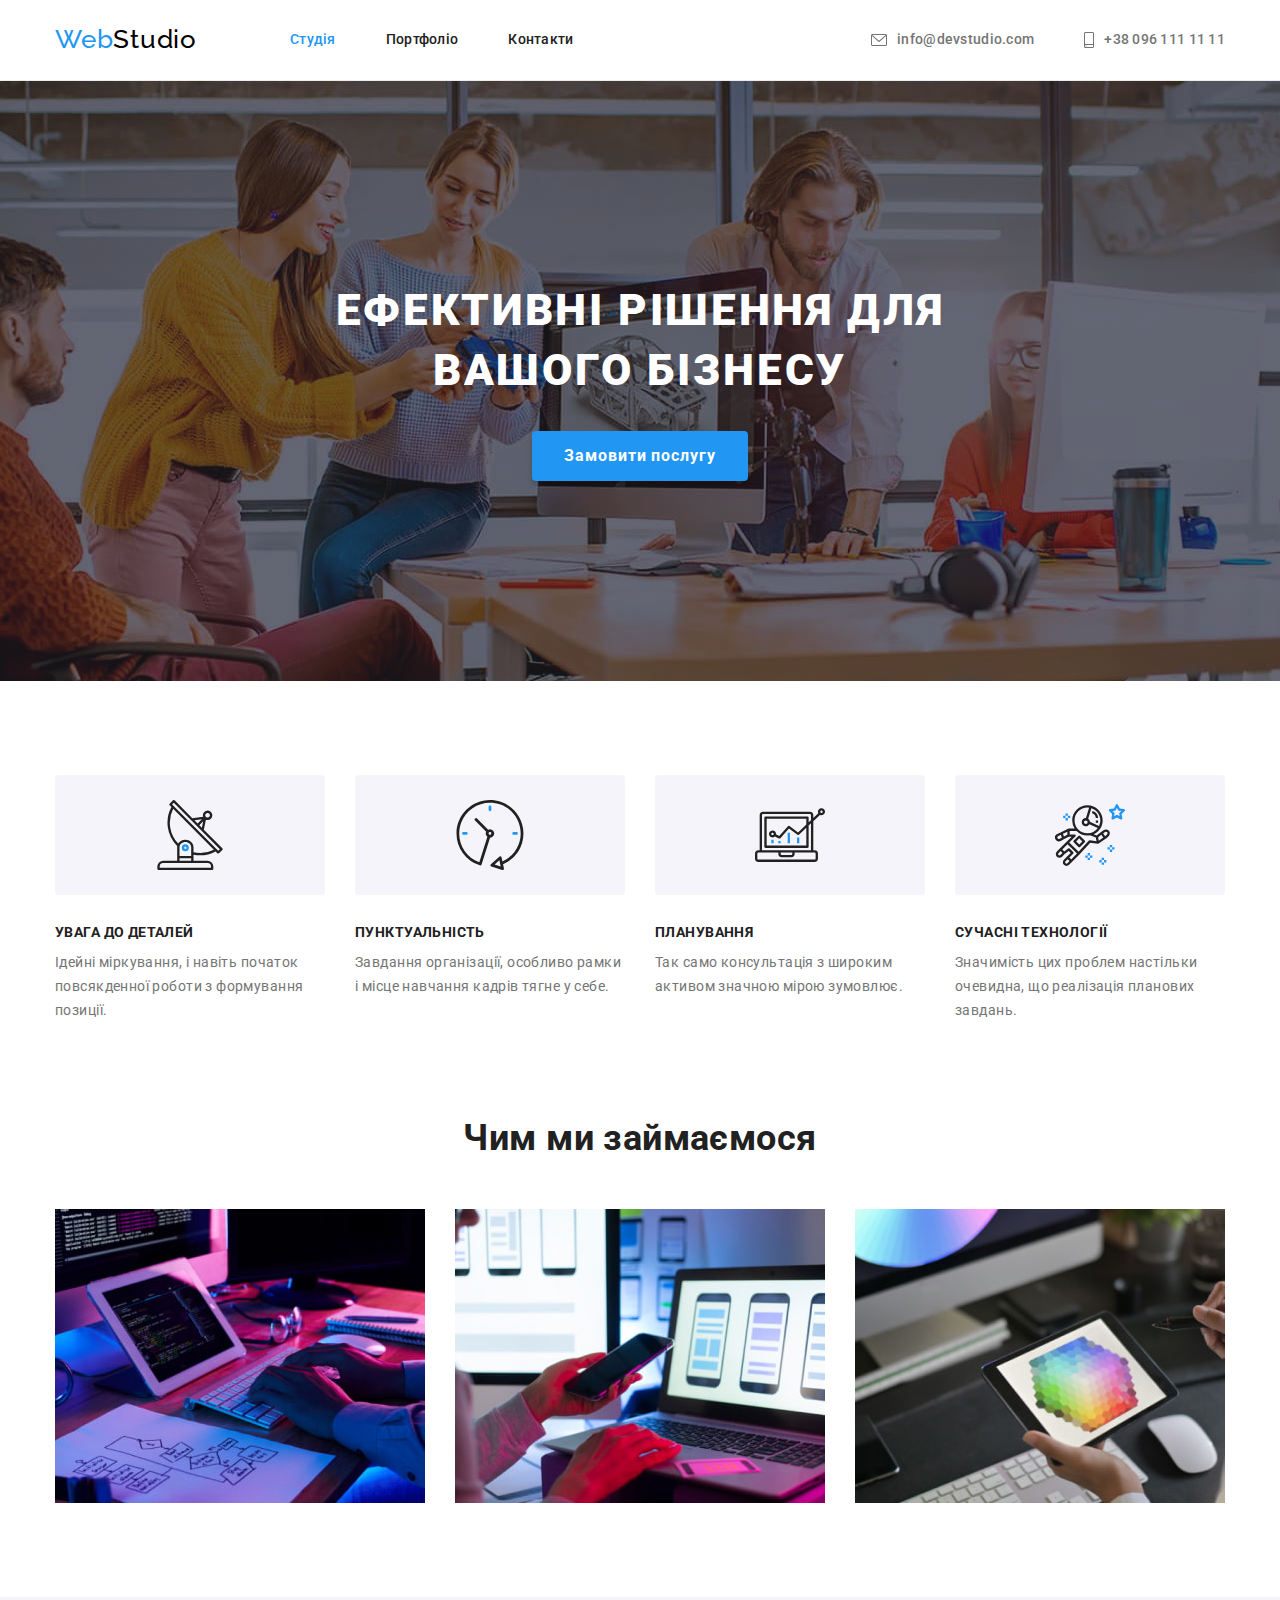
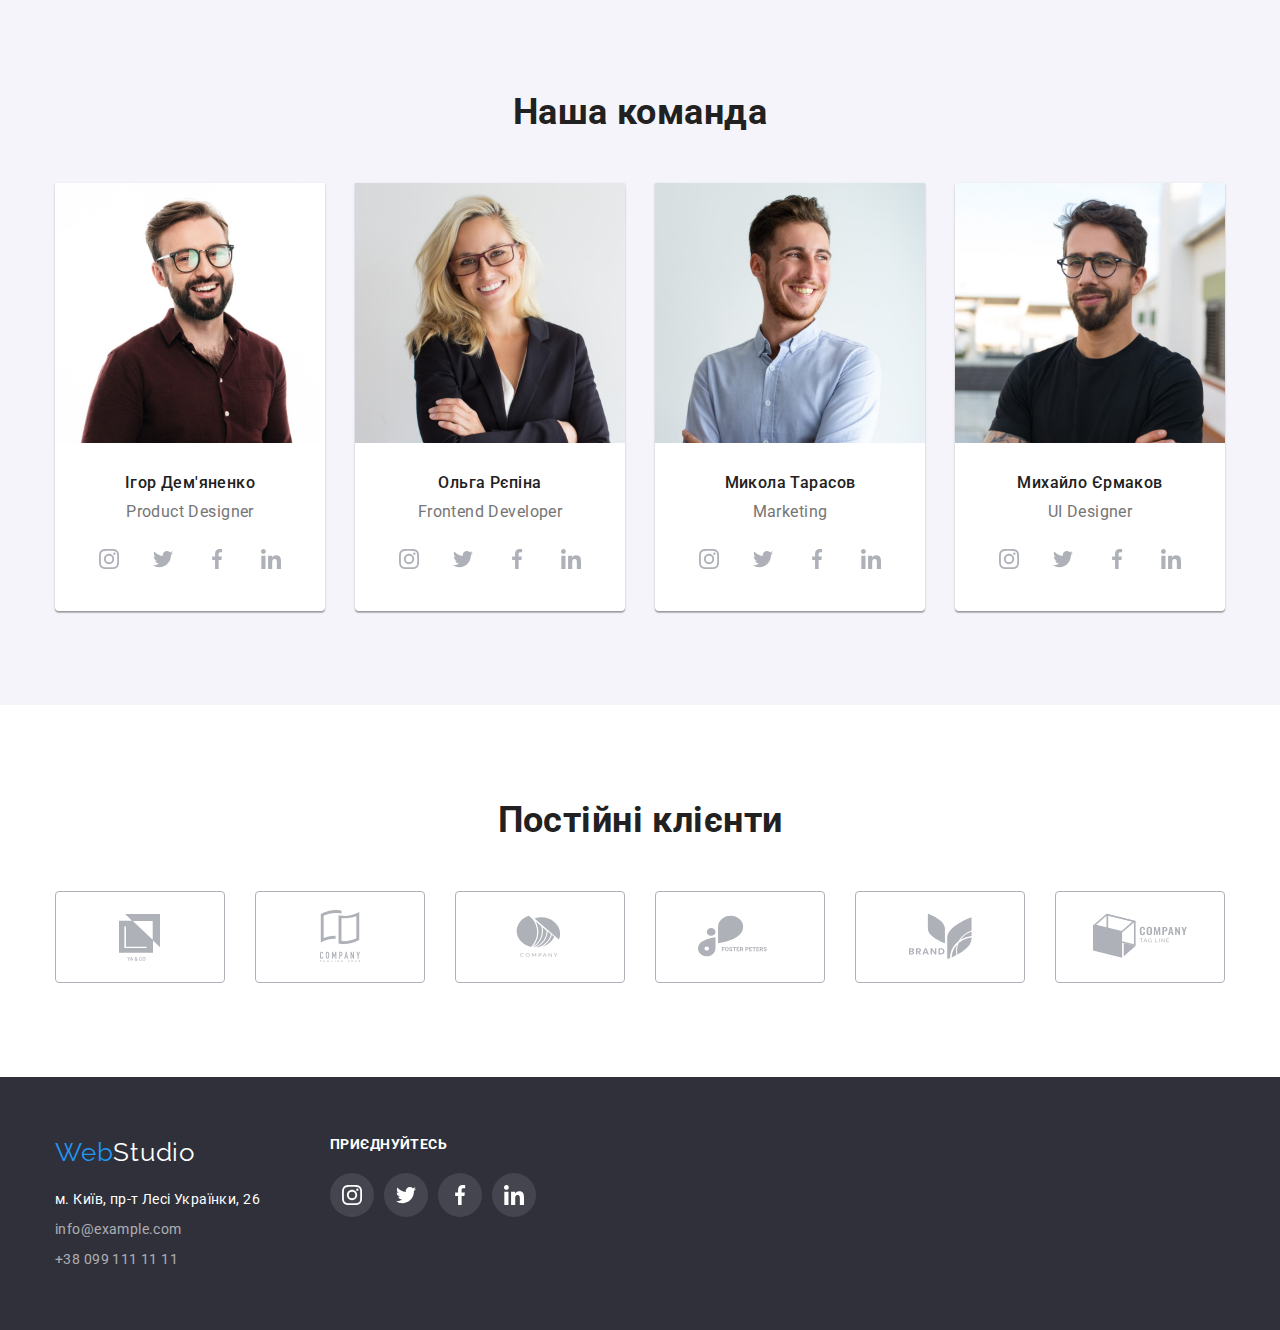
==== index.html @ c3ac12e1 "Clone files from 4 module" ====
<!DOCTYPE html>
<html lang="uk">

<head>
    <meta charset="UTF-8">
    <meta http-equiv="X-UA-Compatible" content="IE=edge">
    <meta name="viewport" content="width=device-width, initial-scale=1.0">
    <title>WebStudio</title>
    <link rel="preconnect" href="https://fonts.googleapis.com">
    <link rel="preconnect" href="https://fonts.gstatic.com" crossorigin>
    <link href="https://fonts.googleapis.com/css2?family=Raleway:wght@700&family=Roboto:wght@400;500;700;900&display=swap" rel="stylesheet">
    <link rel="stylesheet" href="https://cdnjs.cloudflare.com/ajax/libs/modern-normalize/1.1.0/modern-normalize.min.css">
    <link rel="stylesheet" href="./css/styles.css">
</head>

<body>

    <header>

       <div class="container">
        <!-- Navigation -->
        <nav class="main-nav">
            <a href="./index.html" lang="en" class="logo"><span>Web</span>Studio</a>
            <ul class="list site-nav">
                <li><a href="./index.html" class="link current">Студія</a></li>
                <li><a href="./portfolio.html" class="link">Портфоліо</a></li>
                <li><a href="" class="link">Контакти</a></li>
            </ul>
        </nav>
        
        <!-- Contacts -->
        <ul class="list contact-list">
            <li>
                <a href="mailto:info@devstudio.com" lang="en" class="link contact">
                    <svg width="16px" height="12px" class="contact-icon">
                        <use href="./images/icons/icons.svg#icon-envelope"></use>
                    </svg>
                    info@devstudio.com
                </a>
            </li>
            <li>
                <a href="tel:+380961111111" class="link contact">
                    <svg width="10px" height="16px" class="contact-icon">
                        <use href="./images/icons/icons.svg#icon-smartphone"></use>
                    </svg>
                    +38 096 111 11 11
                </a>
            </li>
        </ul>
       </div>

    </header>

    <main>

        <!-- Order a service -->
        <section class="order section">
            <div class="container">
                <h1 class="order-title">Ефективні рішення для вашого бізнесу</h1>
                <button type="button" class="primary-button">Замовити послугу</button>
            </div>
        </section>

        <!-- Our adventages -->
        <section class="adventage section">
           <div class="container">
            <h2 class="visually-hidden">Наші переваги</h2>
            <ul class="list adventage-list">
                <li>
                    <div class="adventage-icon">
                        <svg width="70px" height="70px">
                            <use href="./images/icons/icons.svg#icon-antenna"></use>
                        </svg>
                    </div>
                    <h3 class="adventage-title">УВАГА ДО ДЕТАЛЕЙ</h3>
                    <p class="adventage-desc">Ідейні міркування, і навіть початок повсякденної роботи з формування позиції.</p>
                </li>
                <li>
                    <div class="adventage-icon">
                        <svg width="70px" height="70px">
                            <use href="./images/icons/icons.svg#icon-clock"></use>
                        </svg>
                    </div>
                    <h3 class="adventage-title">ПУНКТУАЛЬНІСТЬ</h3>
                    <p class="adventage-desc">Завдання організації, особливо рамки і місце навчання кадрів тягне у себе.</p>
                </li>
                <li>
                    <div class="adventage-icon">
                        <svg width="70px" height="70px">
                            <use href="./images/icons/icons.svg#icon-diagram"></use>
                        </svg>
                    </div>
                    <h3 class="adventage-title">ПЛАНУВАННЯ</h3>
                    <p class="adventage-desc">Так само консультація з широким активом значною мірою зумовлює.</p>
                </li>
                <li>
                    <div class="adventage-icon">
                        <svg width="70px" height="70px">
                            <use href="./images/icons/icons.svg#icon-astronaut"></use>
                        </svg>
                    </div>
                    <h3 class="adventage-title">СУЧАСНІ ТЕХНОЛОГІЇ</h3>
                    <p class="adventage-desc">Значимість цих проблем настільки очевидна, що реалізація планових завдань.</p>
                </li>
            </ul>
           </div>
        </section>

        <!-- What we are doing -->
        <section class="work section">
           <div class="container">
            <h2 class="section-title">Чим ми займаємося</h2>
            <ul class="list work-list">
                <li>
                    <img src="./images/work/program-structure.jpg" alt="program-structure" width="370">
                </li>
                <li>
                    <img src="./images/work/flexibale-for-phone.jpg" alt="flexibale-for-phone" width="370">
                </li>
                <li>
                    <img src="./images/work/planshet-color.jpg" alt="planshet-color" width="370">
                </li>
            </ul>
           </div>
        </section>

        <!-- Our team -->
        <section class="team section">
            <div class="container">
                <h2 class="section-title">Наша команда</h2>
                <ul class="list team-list">
                    <li class="list-item">
                        <img src="./images/team/igor-demyanenko.jpg" alt="igor-demyanenko" width="270" class="hero-img">
                        <div class="team-info">
                            <h3 class="hero-title">Ігор Дем'яненко</h3>
                            <p class="hero-desc" lang="en">Product Designer</p>
                            <ul class="list social-list">
                            <li class="social-item">
                                <a href="" class="social-link" aria-label="instagram">
                                    <svg class="social-icon">
                                        <use href="./images/icons/icons.svg#icon-instagram"></use>
                                    </svg>
                                </a>
                            </li>
                            <li class="social-item">
                                <a href="" class="social-link" aria-label="twitter">
                                    <svg class="social-icon">
                                        <use href="./images/icons/icons.svg#icon-twitter"></use>
                                    </svg>
                                </a>
                            </li>
                            <li class="social-item">
                                <a href="" class="social-link" aria-label="facebook">
                                    <svg class="social-icon">
                                        <use href="./images/icons/icons.svg#icon-facebook"></use>
                                    </svg>
                                </a>
                            </li>
                            <li class="social-item">
                                <a href="" class="social-link" aria-label="linkedin">
                                    <svg class="social-icon">
                                        <use href="./images/icons/icons.svg#icon-linkedin"></use>
                                    </svg>
                                </a>
                            </li>
                            </ul>
                        </div>
                    </li>
                    <li class="list-item">
                        <img src="./images/team/olga-repina.jpg" alt="olga-repina" width="270" class="hero-img">
                        <div class="team-info">
                            <h3 class="hero-title">Ольга Рєпіна</h3>
                            <p class="hero-desc" lang="en">Frontend Developer</p>
                            <ul class="list social-list">
                                <li class="social-item">
                                    <a href="" class="social-link" aria-label="instagram">
                                        <svg class="social-icon">
                                            <use href="./images/icons/icons.svg#icon-instagram"></use>
                                        </svg>
                                    </a>
                                </li>
                                <li class="social-item">
                                    <a href="" class="social-link" aria-label="twitter">
                                        <svg class="social-icon">
                                            <use href="./images/icons/icons.svg#icon-twitter"></use>
                                        </svg>
                                    </a>
                                </li>
                                <li class="social-item">
                                    <a href="" class="social-link" aria-label="facebook">
                                        <svg class="social-icon">
                                            <use href="./images/icons/icons.svg#icon-facebook"></use>
                                        </svg>
                                    </a>
                                </li>
                                <li class="social-item">
                                    <a href="" class="social-link" aria-label="linkedin">
                                        <svg class="social-icon">
                                            <use href="./images/icons/icons.svg#icon-linkedin"></use>
                                        </svg>
                                    </a>
                                </li>
                            </ul>
                        </div>
                    </li>
                    <li class="list-item">
                        <img src="./images/team/nikolai-tarasov.jpg" alt="nikolai-tarasov" width="270" class="hero-img">
                        <div class="team-info">
                            <h3 class="hero-title">Микола Тарасов</h3>
                            <p class="hero-desc" lang="en">Marketing</p>
                            <ul class="list social-list">
                                <li class="social-item">
                                    <a href="" class="social-link" aria-label="instagram">
                                        <svg class="social-icon">
                                            <use href="./images/icons/icons.svg#icon-instagram"></use>
                                        </svg>
                                    </a>
                                </li>
                                <li class="social-item">
                                    <a href="" class="social-link" aria-label="twitter">
                                        <svg class="social-icon">
                                            <use href="./images/icons/icons.svg#icon-twitter"></use>
                                        </svg>
                                    </a>
                                </li>
                                <li class="social-item">
                                    <a href="" class="social-link" aria-label="facebook">
                                        <svg class="social-icon">
                                            <use href="./images/icons/icons.svg#icon-facebook"></use>
                                        </svg>
                                    </a>
                                </li>
                                <li class="social-item">
                                    <a href="" class="social-link" aria-label="linkedin">
                                        <svg class="social-icon">
                                            <use href="./images/icons/icons.svg#icon-linkedin"></use>
                                        </svg>
                                    </a>
                                </li>
                            </ul>
                        </div>
                    </li>
                    <li class="list-item">
                        <img src="./images/team/misha-ermakov.jpg" alt="misha-ermakov" width="270" class="hero-img">
                        <div class="team-info">
                            <h3 class="hero-title">Михайло Єрмаков</h3>
                            <p class="hero-desc" lang="en">UI Designer</p>
                            <ul class="list social-list">
                                <li class="social-item">
                                    <a href="" class="social-link" aria-label="instagram">
                                        <svg class="social-icon">
                                            <use href="./images/icons/icons.svg#icon-instagram"></use>
                                        </svg>
                                    </a>
                                </li>
                                <li class="social-item">
                                    <a href="" class="social-link" aria-label="twitter">
                                        <svg class="social-icon">
                                            <use href="./images/icons/icons.svg#icon-twitter"></use>
                                        </svg>
                                    </a>
                                </li>
                                <li class="social-item">
                                    <a href="" class="social-link" aria-label="facebook">
                                        <svg class="social-icon">
                                            <use href="./images/icons/icons.svg#icon-facebook"></use>
                                        </svg>
                                    </a>
                                </li>
                                <li class="social-item">
                                    <a href="" class="social-link" aria-label="linkedin">
                                        <svg class="social-icon">
                                            <use href="./images/icons/icons.svg#icon-linkedin"></use>
                                        </svg>
                                    </a>
                                </li>
                            </ul>
                        </div>
                    </li>
                </ul>
            </div>
        </section>

        <!-- Our clients -->
        <section class="section">
            <div class="container">
                <h2 class="section-title">Постійні клієнти</h2>
                <ul class="list client-list">
                    <li class="client-item">
                        <a href="" class="link client-link">
                            <svg class="client-icon">
                                <use href="./images/icons/icons.svg#icon-ya-co"></use>
                            </svg>
                        </a>
                    </li>
                    <li class="client-item">
                        <a href="" class="link client-link">
                            <svg class="client-icon">
                                <use href="./images/icons/icons.svg#icon-tagline-here"></use>
                            </svg>
                        </a>
                    </li>
                    <li class="client-item">
                        <a href="" class="link client-link">
                            <svg class="client-icon">
                                <use href="./images/icons/icons.svg#icon-company"></use>
                            </svg>
                        </a>
                    </li>
                    <li class="client-item">
                        <a href="" class="link client-link">
                            <svg class="client-icon">
                                <use href="./images/icons/icons.svg#icon-foster-peters"></use>
                            </svg>
                        </a>
                    </li>
                    <li class="client-item">
                        <a href="" class="link client-link">
                            <svg class="client-icon">
                                <use href="./images/icons/icons.svg#icon-brand"></use>
                            </svg>
                        </a>
                    </li>
                    <li class="client-item">
                        <a href="" class="link client-link">
                            <svg class="client-icon">
                                <use href="./images/icons/icons.svg#icon-tag-line"></use>
                            </svg>
                        </a>
                    </li>
                </ul>
            </div>
        </section>
    </main>

    <footer class="footer">

        <div class="container">
            <!-- Logo and address -->
            <div class="address-section">
                <!-- Address -->
                <a href="./index.html" lang="en" class="link logo"><span>Web</span>Studio</a>
                
                <address>
                    <ul class="list">
                        <li class="address-item"><a href="" class="link">м. Київ, пр-т Лесі Українки, 26</a></li>
                        <li class="address-item"><a href="mailto:info@example.com" class="link contact">info@example.com</a></li>
                        <li class="address-item"><a href="tel:+380991111111" class="link contact">+38 099 111 11 11</a></li>
                    </ul>
                </address>
            </div>

            <!-- Social links -->
            <div class="social-section">
                <h3 class="social-title">Приєднуйтесь</h3>
                <ul class="list social-list">
                    <li class="list-item social-item">
                        <a href="" class="link social-link">
                            <svg class="social-icon">
                                <use href="./images/icons/icons.svg#icon-instagram"></use>
                            </svg>
                        </a>
                    </li>
                    <li class="list-item social-item">
                        <a href="" class="link social-link">
                            <svg class="social-icon">
                                <use href="./images/icons/icons.svg#icon-twitter"></use>
                            </svg>
                        </a>
                    </li>
                    <li class="list-item social-item">
                        <a href="" class="link social-link">
                            <svg class="social-icon">
                                <use href="./images/icons/icons.svg#icon-facebook"></use>
                            </svg>
                        </a>
                    </li>
                    <li class="list-item social-item">
                        <a href="" class="link social-link">
                            <svg class="social-icon">
                                <use href="./images/icons/icons.svg#icon-linkedin"></use>
                            </svg>
                        </a>
                    </li>
                </ul>
            </div>
        </div>
    </footer>

</body>

</html>
---- css/styles.css ----
/* main color for text: #757575; */
/* main color for text in header: #212121; */
/* secondary color for text: #FFFFFF; */
/* color accent: #2196F3 */

/* main background color: #FFFFFF; */
/* secondary background color: #2F303A */
/* another background color: #F5F4FA */

/* common selectors */
:root {
    --primary-text-color: #757575;
    --title-text-color: #212121;
    --accent-color: #2196F3;
    --primary-white-color: #FFFFFF;
    --secondary-white-color: #F5F4FA;
    --secondary-background-color: #2F303A;
}

body {
    background-color: var(--primary-white-color);
    color: var(--primary-text-color);
    font-family: 'Roboto', sans-serif;
    letter-spacing: 0.03em;
    font-size: 14px;
}

html {
    box-sizing: border-box;
}

*,
*::after,
*::before {
    box-sizing: inherit;
}


.list {
    list-style: none;
    margin: 0;
    padding: 0;
}

.link {
    text-decoration: none;
}

.link.current {
    color: var(--accent-color);
}

.visually-hidden {
    position: absolute;
    width: 1px;
    height: 1px;
    margin: -1px;
    border: 0;
    padding: 0;
    white-space: nowrap;
    clip-path: inset(100%);
    clip: rect(0 0 0 0);
    overflow: hidden;
}

button {
    cursor: pointer;
}

.container {
    margin: 0 auto;
    width: 1200px;
    padding: 0 15px;
}

h1, h2, h3, h4, h5, h6 {
    margin: 0px;
}

p {
    margin: 0px;
}

.section {
    padding-top: 94px;
    padding-bottom: 94px;
}

/* HEADER */
header {
    font-weight: 500;
    line-height: 1.14;
    letter-spacing: 0.02em;
    border-bottom: 1px solid #ECECEC;
}

header .container {
    display: flex;
    align-items: center;
}

.main-nav {
    display: flex;
    align-items: center;
}

/* logo */
nav .logo {
    margin-right: 93px;

    text-decoration: none;
    color: #000000;
}

.logo span {
    color: var(--accent-color);
}

.logo {
    font-family: 'Raleway', sans-serif;
    font-size: 26px;
    line-height: 1.2;
    letter-spacing: 0.03em;
}

.site-nav {
    display: flex;
}

.site-nav li:not(:last-child) {
    margin-right: 50px;
}

/* links for pages */
nav .link {
    display: block;
    padding-top: 32px;
    padding-bottom: 32px;

    color: var(--title-text-color);
}

nav .link:hover,
nav .link:focus {
    color: var(--accent-color);
}

/* Contacts */
.contact-list {
    display: flex;
    margin-left: auto;
}

.contact-list .link {
    padding-top: 32px;
    padding-bottom: 32px; 
}

.contact-list li:not(:last-child) {
    margin-right: 50px;
}

.contact {
    display: flex;
    align-items: center;
    color: var(--primary-text-color);
}

.contact-icon {
    display: block;
    margin-right: 10px;
    fill: currentColor;
}

.contact:hover,
.contact:focus {
    color: var(--accent-color);
}

/* MAIN */
/* Order a service */
.order {
    
    background-image: linear-gradient( 
    to right,    
    rgba(47, 48, 58, 0.4),
    rgba(47, 48, 58, 0.4)),
    url(../images/background/group-people.jpg);
    background-repeat: no-repeat;
    max-width: 1600px;
    height: 600px;
    background-position: center;
    margin-right: auto;
    margin-left: auto;

    background-color: var(--secondary-background-color);
    padding-top: 200px;
    padding-bottom: 200px;
    text-align: center;
}

.order-title {
    margin-right: auto;
    margin-left: auto;
    margin-bottom:30px;
    width: 696px;
    

    color: var(--primary-white-color);
    font-weight: 900;
    font-size: 44px;
    line-height: 1.36;
    text-align: center;
    letter-spacing: 0.06em;
    text-transform: uppercase;
}

.primary-button {
    padding: 10px 32px;
    box-shadow: 0px 4px 4px rgba(0, 0, 0, 0.15);
    border-radius: 4px;
    min-width: 216px;
    min-height: 50px;

    color: var(--primary-white-color);
    background-color: var(--accent-color);
    border: 0px;
    font-family: inherit;
    font-weight: 700;
    font-size: 16px;
    line-height: 1.88;
    text-align: center;
    letter-spacing: 0.06em;
}

/* Our adventages */
.adventage {
    padding-top: 94px;
    padding-bottom: 0px;
}

.adventage-list {
    display: flex;
}

.adventage-list li:not(:last-child) {
    margin-right: 30px;
}

.adventage-title {
    margin-bottom: 10px;

    color: var(--title-text-color);
    font-size: 14px;
    line-height: 1.14;
    text-transform: uppercase;
}

.adventage-desc {
    width: 270px;
    line-height: 1.71;
}

.adventage-icon {
    display: flex;
    justify-content: center;
    align-items: center;
    height: 120px;
    background-color: var(--secondary-white-color);
    border-radius: 4px;
    margin-bottom: 30px;
}


/* What we are doing */
.work img {
    display: block;
}

.work-list {
    display: flex;
}

.work-list li:not(:last-child) {
    margin-right: 30px;
}

.section-title {
    margin-bottom: 50px;

    color: var(--title-text-color);
    font-size: 36px;
    line-height: 1.17;
    text-align: center;
}

/* Our team */
.team {
    background-color: var(--secondary-white-color);
}

.team-list {
    display: flex;
}

.team-list .list-item:not(:last-child) {
    margin-right: 30px;
}

.team .list-item {
    width: 270px;
    text-align: center;

    background: #FFFFFF;
    box-shadow: 0px 1px 3px rgba(0, 0, 0, 0.12), 0px 1px 1px rgba(0, 0, 0, 0.14), 0px 2px 1px rgba(0, 0, 0, 0.2);
    border-radius: 0px 0px 4px 4px;
}

.hero-img {
    display: block;
}

.team-info {
    padding-top: 30px;
    padding-bottom: 30px;
}

.hero-title {
    margin-bottom: 10px;

    color: var(--title-text-color);
    font-weight: 500;
    font-size: 16px;
    line-height: 1.2;
}

.hero-desc {
    margin-bottom: 16px;
    font-size: 16px;
    line-height: 1.2;
}

.social-list {
    display: flex;
    justify-content: center;
}

.social-item:not(:last-child) {
    margin-right: 10px;
}

.social-link {
    display: flex;
    justify-content: center;
    align-items: center;
    width: 44px;
    height: 44px;
    border-radius: 50%;
    color: #AFB1B8;;
}

.social-link:hover,
.social-link:focus {
    background-color: var(--accent-color);
    color: var(--primary-white-color);
}

.social-icon {
    width: 20px;
    height: 20px;
    fill: currentColor;
}

/* Our clients */
.client-list {
    display: flex;
    justify-content: center;
}

.client-item:not(:last-child) {
    margin-right: 30px;
}

.client-link {
    display: flex;
    justify-content: center;
    align-items: center;
    width: 170px;
    height: 92px;
    color: #AFB1B8;
    border: 1px solid #AFB1B8;
    border-radius: 4px;
}

.client-link:hover,
.client-link:focus {
    color: var(--accent-color);
    border: 1px solid var(--accent-color);
}

.client-icon {
    width: 106px;
    fill: currentColor;
}


/* FOOTER */
/* address */
.footer {
    padding-top: 60px;
    padding-bottom: 60px;
    background-color: var(--secondary-background-color);
}
.link.logo {
    display: inline-block;
    margin-bottom: 20px;
}

footer .link {
    color: var(--primary-white-color);
}

address .link {
    font-style: normal;
    line-height: 1.5;
}

address .contact {
    opacity: 0.6;
}


.address-item:not(:last-child){
    margin-bottom: 9px;
}

.footer .container {
    display: flex;
}

.address-section {
    margin-right: 70px;
}

.social-title {
    margin-bottom: 20px;

    font-size: 14px;
    line-height: 1.14;
    text-transform: uppercase;
    color: var(--primary-white-color);
}

.social-section .social-link {
    background: rgba(255, 255, 255, 0.1);
}

.social-section .social-link:hover,
.social-section .social-link:focus {
    background-color: var(--accent-color);
}



/* PORTFOLIO PAGE */


/* buttons */
.list.button {
    display: flex;
    justify-content: center;
    margin-bottom: 50px;
}

.list.button li:not(:last-child) {
    margin-right: 8px;
}

.secondary-button {
    padding: 6px 22px;
    border-radius: 4px;

    color: var(--title-text-color);
    background-color: var(--secondary-white-color);
    border: 0px;

    font-family: inherit;
    font-weight: 500;
    font-size: 16px;
    line-height: 1.62;
    text-align: center;
}

.secondary-button:hover,
.secondary-button:focus {
    color: var(--primary-white-color);
    background-color: var(--accent-color);
    box-shadow: 0px 3px 1px rgba(0, 0, 0, 0.1), 0px 1px 2px rgba(0, 0, 0, 0.08), 0px 2px 2px rgba(0, 0, 0, 0.12);
}

.secondary-button.current {
    color: var(--primary-white-color);
    background-color: var(--accent-color);
    box-shadow: 0px 3px 1px rgba(0, 0, 0, 0.1), 0px 1px 2px rgba(0, 0, 0, 0.08), 0px 2px 2px rgba(0, 0, 0, 0.12);
}

/* Cards */
.card-list {
    display: flex;
    flex-wrap: wrap;
    margin: -15px;
}
.card-item {
    width: 370px;
    margin: 15px;

    background: var(--primary-white-color);
    border: 1px solid #EEEEEE;
}

.card-img {
    display: block;
    margin: -1px 0 0 -1px;
}

.card-info {
    padding: 20px 24px;
}

.card-title {
    margin-bottom: 4px;
    color: var(--title-text-color);
    font-size: 18px;
    line-height: 2;
    letter-spacing: 0.06em;
}

.card-desc {
    max-width: 322px;
    
    font-size: 16px;
    line-height: 1.88;
}
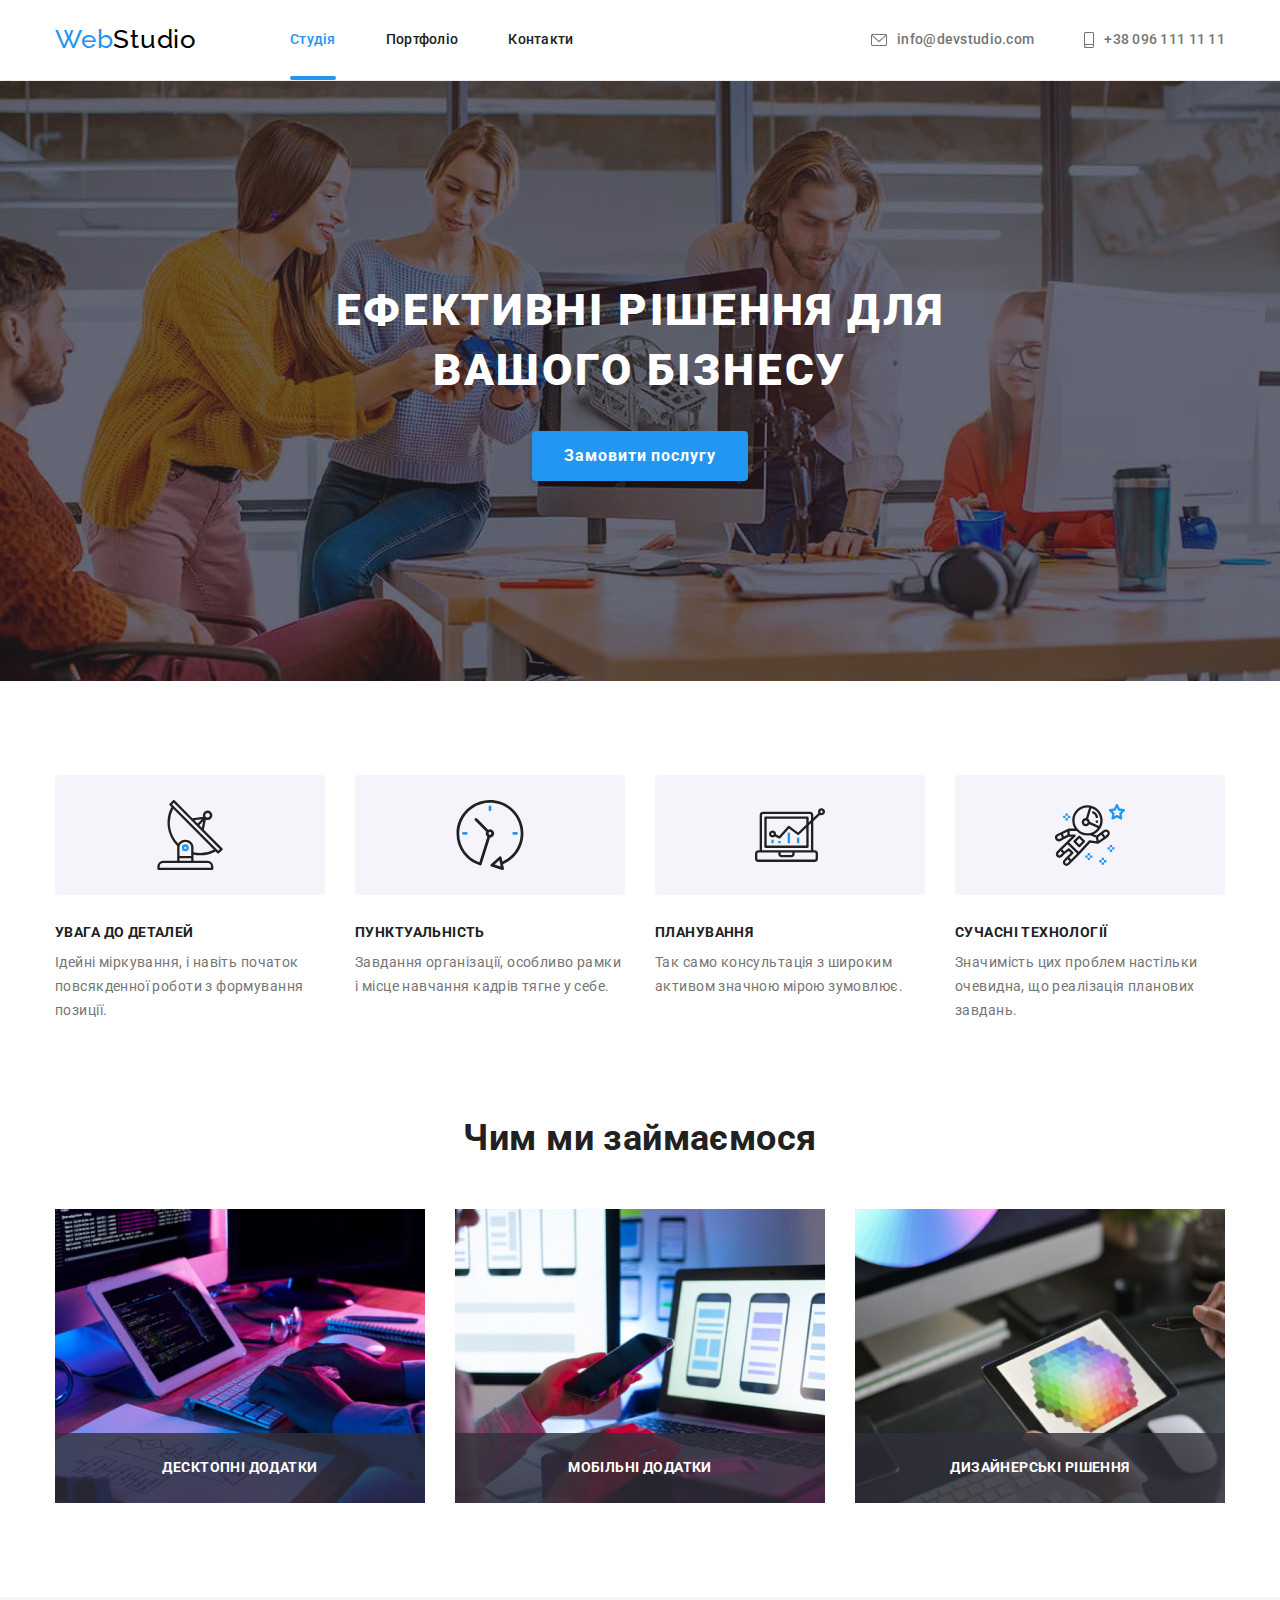
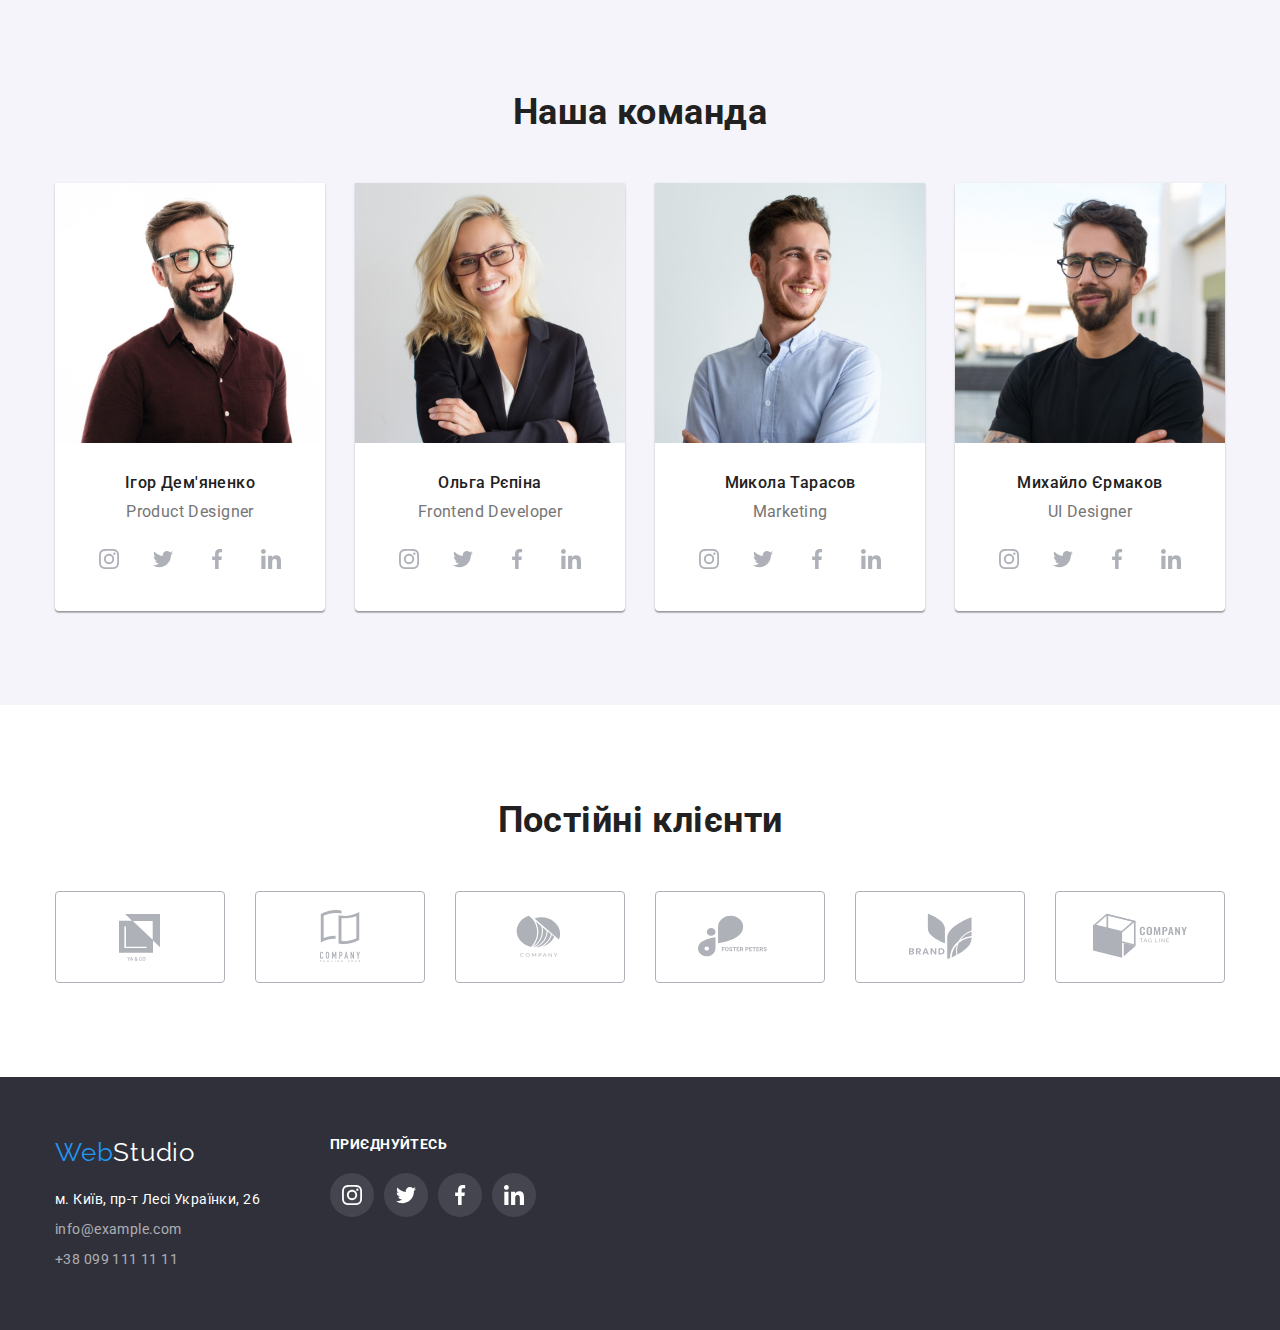
==== commit c8631314: "Adde all animation" ====
--- a/index.html
+++ b/index.html
@@ -111,14 +111,23 @@
            <div class="container">
             <h2 class="section-title">Чим ми займаємося</h2>
             <ul class="list work-list">
-                <li>
+                <li class="work-item">
                     <img src="./images/work/program-structure.jpg" alt="program-structure" width="370">
-                </li>
-                <li>
+                    <div class="work-desc">
+                        <h3 class="work-title">Десктопні додатки</h3>
+                    </div>
+                </li>
+                <li class="work-item">
                     <img src="./images/work/flexibale-for-phone.jpg" alt="flexibale-for-phone" width="370">
-                </li>
-                <li>
+                    <div class="work-desc">
+                        <h3 class="work-title">Мобільні додатки</h3>
+                    </div>
+                </li>
+                <li class="work-item">
                     <img src="./images/work/planshet-color.jpg" alt="planshet-color" width="370">
+                    <div class="work-desc">
+                        <h3 class="work-title">Дизайнерські рішення</h3>
+                    </div>
                 </li>
             </ul>
            </div>
@@ -387,6 +396,7 @@
         </div>
     </footer>
 
+    <script src="./js/modal.js"></script>
 </body>
 
 </html>--- a/css/styles.css
+++ b/css/styles.css
@@ -15,6 +15,8 @@
     --primary-white-color: #FFFFFF;
     --secondary-white-color: #F5F4FA;
     --secondary-background-color: #2F303A;
+
+    --time-function: cubic-bezier(0.4, 0, 0.2, 1);
 }
 
 body {
@@ -48,6 +50,20 @@
 
 .link.current {
     color: var(--accent-color);
+}
+
+.link.current::after {
+    position: absolute;
+
+    content: '';
+    width: 100%;
+    height: 4px;
+    transform: scaleX(1);
+
+    left: 0px;
+    bottom: 0px;
+    border-radius: 2px;
+    background-color: var(--accent-color);
 }
 
 .visually-hidden {
@@ -133,11 +149,15 @@
 
 /* links for pages */
 nav .link {
+    position: relative;
+
     display: block;
     padding-top: 32px;
     padding-bottom: 32px;
 
     color: var(--title-text-color);
+
+    transition: color 250ms var(--time-function);
 }
 
 nav .link:hover,
@@ -145,6 +165,29 @@
     color: var(--accent-color);
 }
 
+nav .link::after,
+nav .link::after {
+    position: absolute;
+
+    content: '';
+    width: 100%;
+    height: 4px;
+    right: 0px;
+    bottom: 0px;
+
+    border-radius: 2px;
+    background-color: var(--accent-color);
+
+    transform: scaleX(0);
+    transition: transform 250ms var(--time-function),
+    width 250ms var(--time-function);
+}
+
+nav .link:hover::after,
+nav .link:focus::after {
+    transform: scaleX(1);
+}
+
 /* Contacts */
 .contact-list {
     display: flex;
@@ -164,6 +207,8 @@
     display: flex;
     align-items: center;
     color: var(--primary-text-color);
+
+    transition: color 250ms var(--time-function);
 }
 
 .contact-icon {
@@ -281,9 +326,32 @@
     display: flex;
 }
 
-.work-list li:not(:last-child) {
+.work-item {
+    position: relative;
+}
+
+.work-item:not(:last-child) {
     margin-right: 30px;
 }
+
+.work-desc {
+    position: absolute;
+    width: 100%;
+    height: 70px;
+    left: 0px;
+    bottom: 0px;
+    padding: 27px;
+    background-color: rgba(47, 48, 58, 0.8);
+}
+
+.work-title {
+        font-size: 14px;
+        line-height: 1.14;
+        text-align: center;
+        text-transform: uppercase;
+        color: var(--primary-white-color);
+}
+
 
 .section-title {
     margin-bottom: 50px;
@@ -356,7 +424,10 @@
     width: 44px;
     height: 44px;
     border-radius: 50%;
-    color: #AFB1B8;;
+    color: #AFB1B8;
+
+    transition: background-color 250ms var(--time-function),
+    color 250ms var(--time-function);
 }
 
 .social-link:hover,
@@ -390,6 +461,9 @@
     color: #AFB1B8;
     border: 1px solid #AFB1B8;
     border-radius: 4px;
+
+    transition: color 250ms var(--time-function),
+    border 250ms var(--time-function);
 }
 
 .client-link:hover,
@@ -453,6 +527,8 @@
 
 .social-section .social-link {
     background: rgba(255, 255, 255, 0.1);
+
+    transition: background-color 250ms var(--time-function);
 }
 
 .social-section .social-link:hover,
@@ -489,6 +565,9 @@
     font-size: 16px;
     line-height: 1.62;
     text-align: center;
+
+    transition: background-color 250ms var(--time-function),
+    box-shadow 250ms var(--time-function);
 }
 
 .secondary-button:hover,
@@ -518,9 +597,49 @@
     border: 1px solid #EEEEEE;
 }
 
-.card-img {
+.card-item:hover,
+.card-item:focus {
+    box-shadow: 0px 1px 1px rgba(0, 0, 0, 0.12), 0px 4px 4px rgba(0, 0, 0, 0.06), 1px 4px 6px rgba(0, 0, 0, 0.16);
+}
+
+
+.card-img{
     display: block;
     margin: -1px 0 0 -1px;
+}
+
+.card-icon {
+    position: relative;
+    overflow: hidden;
+}
+
+.card-overlay {
+    position: absolute;
+
+    
+    top: 0;
+    left: 0px;
+    width: 100%;
+    height: 100%;
+
+    padding: 63px 24px;
+    background-color: rgba(33, 150, 243, 0.9);
+
+    transform: translateY(100%);
+    transition: transform 250ms var(--time-function);
+}
+
+.card-icon:hover .card-overlay,
+.card-icon:focus .card-overlay{
+    transform: translateY(0);
+}
+
+.overlay-desc {
+    font-weight: 400;
+    font-size: 18px;
+    line-height: 1.56;
+    
+    color: var(--primary-white-color);
 }
 
 .card-info {
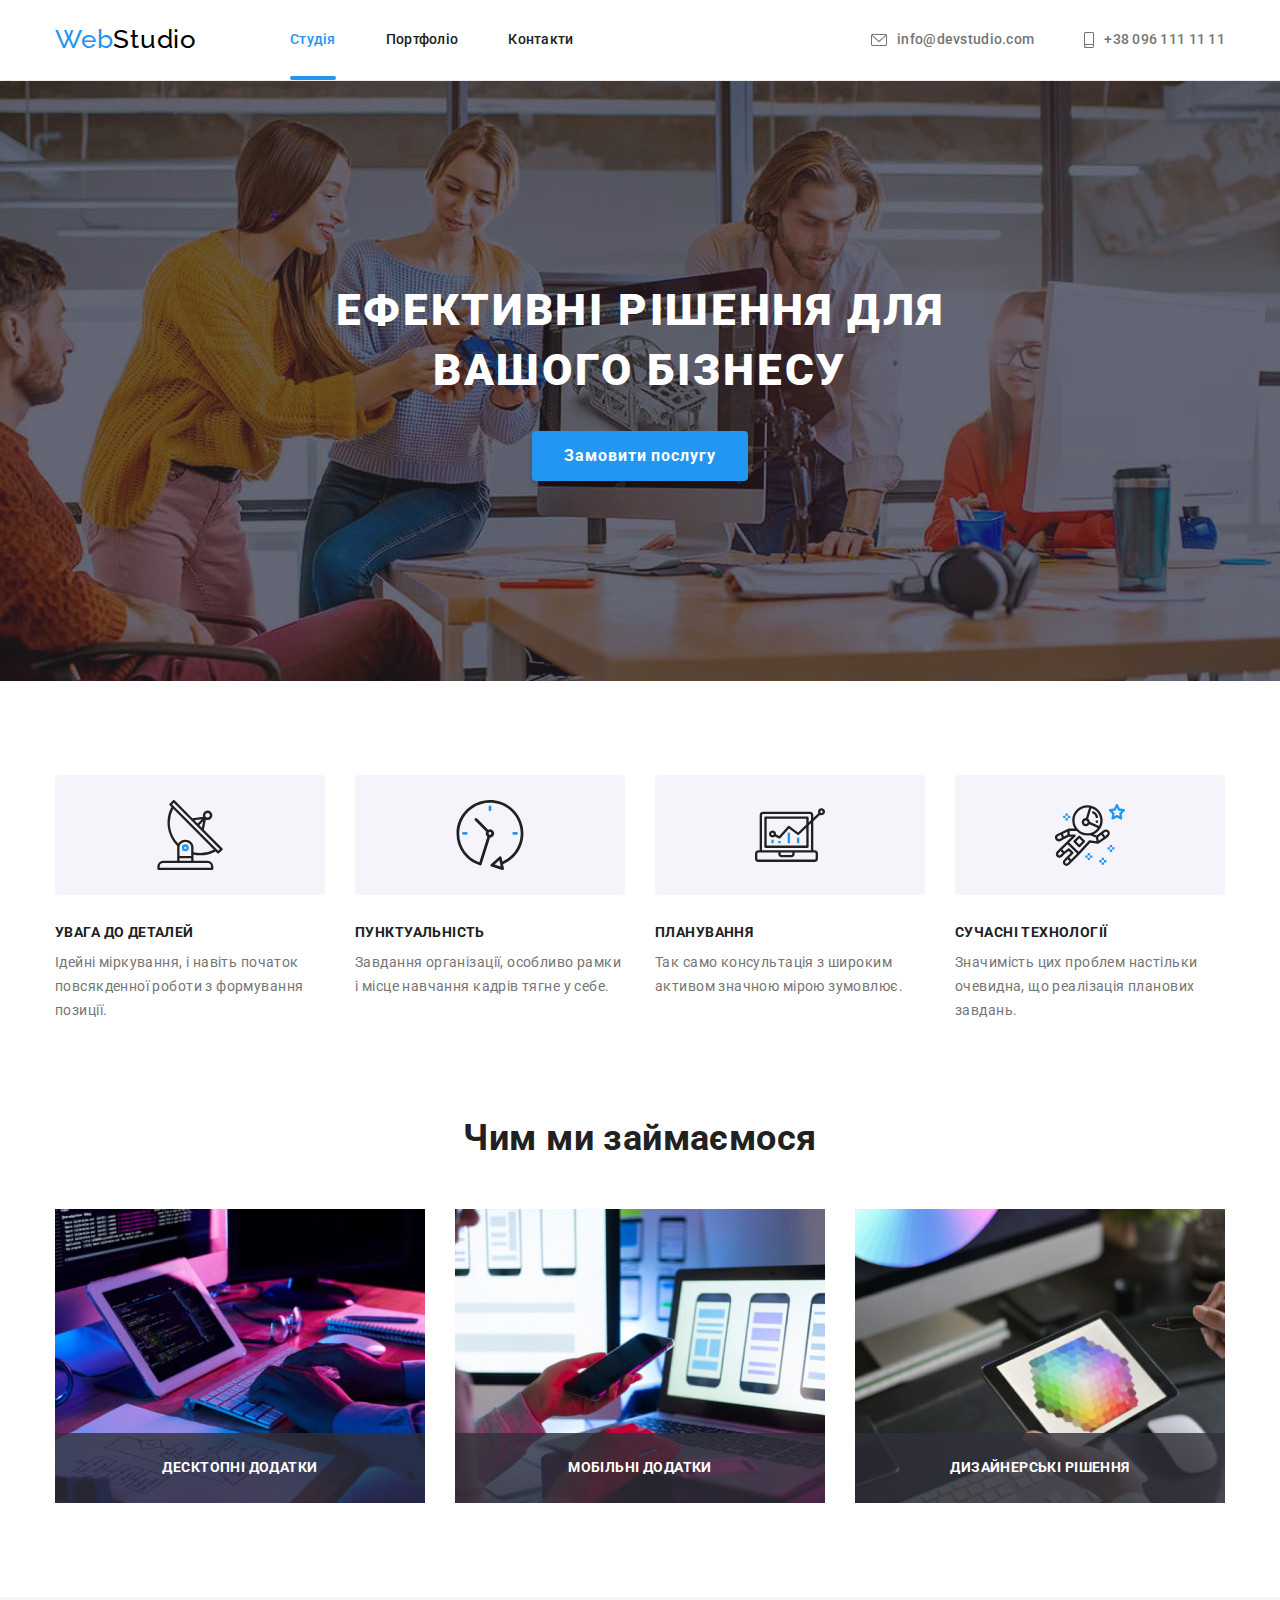
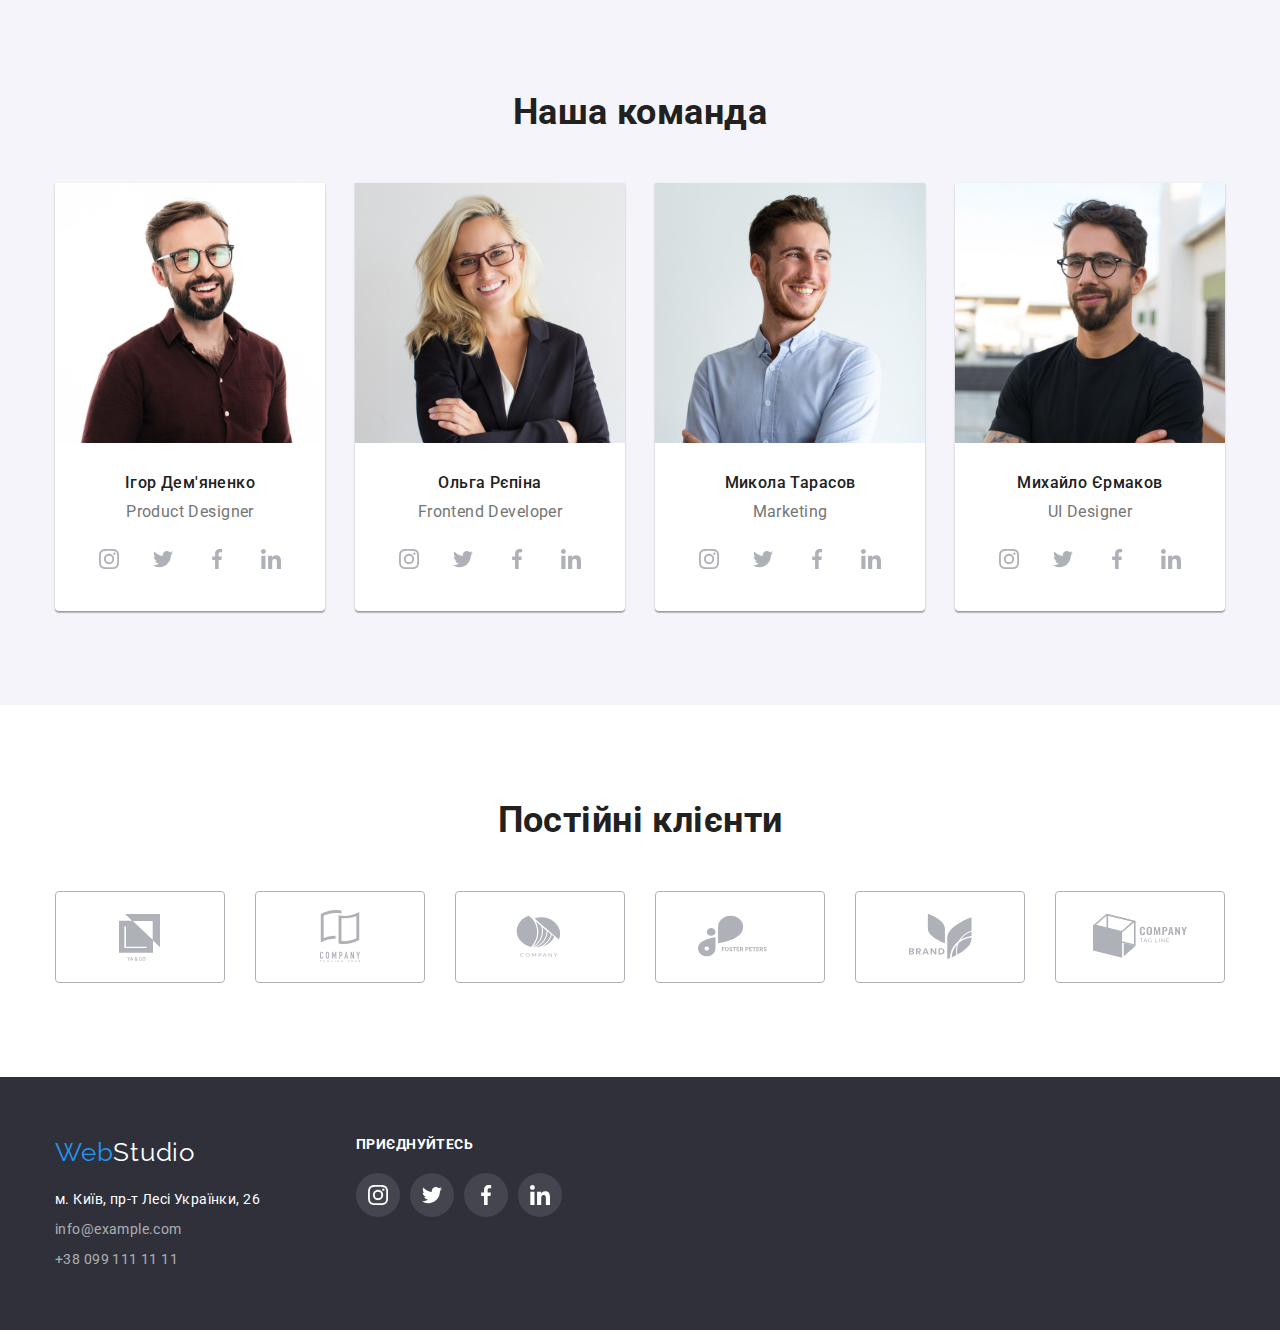
==== commit b84a592a: "Added target and rel for links" ====
--- a/index.html
+++ b/index.html
@@ -1,402 +1,601 @@
 <!DOCTYPE html>
 <html lang="uk">
-
-<head>
-    <meta charset="UTF-8">
-    <meta http-equiv="X-UA-Compatible" content="IE=edge">
-    <meta name="viewport" content="width=device-width, initial-scale=1.0">
+  <head>
+    <meta charset="UTF-8" />
+    <meta http-equiv="X-UA-Compatible" content="IE=edge" />
+    <meta name="viewport" content="width=device-width, initial-scale=1.0" />
     <title>WebStudio</title>
-    <link rel="preconnect" href="https://fonts.googleapis.com">
-    <link rel="preconnect" href="https://fonts.gstatic.com" crossorigin>
-    <link href="https://fonts.googleapis.com/css2?family=Raleway:wght@700&family=Roboto:wght@400;500;700;900&display=swap" rel="stylesheet">
-    <link rel="stylesheet" href="https://cdnjs.cloudflare.com/ajax/libs/modern-normalize/1.1.0/modern-normalize.min.css">
-    <link rel="stylesheet" href="./css/styles.css">
-</head>
-
-<body>
-
+    <link rel="preconnect" href="https://fonts.googleapis.com" />
+    <link rel="preconnect" href="https://fonts.gstatic.com" crossorigin />
+    <link
+      href="https://fonts.googleapis.com/css2?family=Raleway:wght@700&family=Roboto:wght@400;500;700;900&display=swap"
+      rel="stylesheet"
+    />
+    <link
+      rel="stylesheet"
+      href="https://cdnjs.cloudflare.com/ajax/libs/modern-normalize/1.1.0/modern-normalize.min.css"
+    />
+    <link rel="stylesheet" href="./css/styles.css" />
+  </head>
+
+  <body>
     <header>
-
-       <div class="container">
+      <div class="container">
         <!-- Navigation -->
         <nav class="main-nav">
-            <a href="./index.html" lang="en" class="logo"><span>Web</span>Studio</a>
-            <ul class="list site-nav">
-                <li><a href="./index.html" class="link current">Студія</a></li>
-                <li><a href="./portfolio.html" class="link">Портфоліо</a></li>
-                <li><a href="" class="link">Контакти</a></li>
-            </ul>
+          <a href="./index.html" lang="en" class="logo"><span>Web</span>Studio</a>
+          <ul class="list site-nav">
+            <li><a href="./index.html" class="link current">Студія</a></li>
+            <li><a href="./portfolio.html" class="link">Портфоліо</a></li>
+            <li><a href="" class="link">Контакти</a></li>
+          </ul>
         </nav>
-        
+
         <!-- Contacts -->
         <ul class="list contact-list">
+          <li>
+            <a href="mailto:info@devstudio.com" lang="en" class="link contact">
+              <svg width="16px" height="12px" class="contact-icon">
+                <use href="./images/icons/icons.svg#icon-envelope"></use>
+              </svg>
+              info@devstudio.com
+            </a>
+          </li>
+          <li>
+            <a href="tel:+380961111111" class="link contact">
+              <svg width="10px" height="16px" class="contact-icon">
+                <use href="./images/icons/icons.svg#icon-smartphone"></use>
+              </svg>
+              +38 096 111 11 11
+            </a>
+          </li>
+        </ul>
+      </div>
+    </header>
+
+    <main>
+      <!-- Order a service -->
+      <section class="order section">
+        <div class="container">
+          <h1 class="order-title">Ефективні рішення для вашого бізнесу</h1>
+          <button type="button" class="primary-button" data-modal-open>Замовити послугу</button>
+        </div>
+
+        <div class="backdrop is-hidden" data-modal>
+          <div class="modal">
+            <button type="button" class="modal-btn" data-modal-close>
+              <svg width="11" height="11">
+                <use href="./images/icons/icons.svg#icon-cross"></use>
+              </svg>
+            </button>
+          </div>
+        </div>
+      </section>
+
+      <!-- Our adventages -->
+      <section class="adventage section">
+        <div class="container">
+          <h2 class="visually-hidden">Наші переваги</h2>
+          <ul class="list adventage-list">
             <li>
-                <a href="mailto:info@devstudio.com" lang="en" class="link contact">
-                    <svg width="16px" height="12px" class="contact-icon">
-                        <use href="./images/icons/icons.svg#icon-envelope"></use>
-                    </svg>
-                    info@devstudio.com
-                </a>
+              <div class="adventage-icon">
+                <svg width="70px" height="70px">
+                  <use href="./images/icons/icons.svg#icon-antenna"></use>
+                </svg>
+              </div>
+              <h3 class="adventage-title">УВАГА ДО ДЕТАЛЕЙ</h3>
+              <p class="adventage-desc"
+                >Ідейні міркування, і навіть початок повсякденної роботи з формування позиції.</p
+              >
             </li>
             <li>
-                <a href="tel:+380961111111" class="link contact">
-                    <svg width="10px" height="16px" class="contact-icon">
-                        <use href="./images/icons/icons.svg#icon-smartphone"></use>
-                    </svg>
-                    +38 096 111 11 11
-                </a>
-            </li>
-        </ul>
-       </div>
-
-    </header>
-
-    <main>
-
-        <!-- Order a service -->
-        <section class="order section">
-            <div class="container">
-                <h1 class="order-title">Ефективні рішення для вашого бізнесу</h1>
-                <button type="button" class="primary-button">Замовити послугу</button>
-            </div>
-        </section>
-
-        <!-- Our adventages -->
-        <section class="adventage section">
-           <div class="container">
-            <h2 class="visually-hidden">Наші переваги</h2>
-            <ul class="list adventage-list">
-                <li>
-                    <div class="adventage-icon">
-                        <svg width="70px" height="70px">
-                            <use href="./images/icons/icons.svg#icon-antenna"></use>
-                        </svg>
-                    </div>
-                    <h3 class="adventage-title">УВАГА ДО ДЕТАЛЕЙ</h3>
-                    <p class="adventage-desc">Ідейні міркування, і навіть початок повсякденної роботи з формування позиції.</p>
-                </li>
-                <li>
-                    <div class="adventage-icon">
-                        <svg width="70px" height="70px">
-                            <use href="./images/icons/icons.svg#icon-clock"></use>
-                        </svg>
-                    </div>
-                    <h3 class="adventage-title">ПУНКТУАЛЬНІСТЬ</h3>
-                    <p class="adventage-desc">Завдання організації, особливо рамки і місце навчання кадрів тягне у себе.</p>
-                </li>
-                <li>
-                    <div class="adventage-icon">
-                        <svg width="70px" height="70px">
-                            <use href="./images/icons/icons.svg#icon-diagram"></use>
-                        </svg>
-                    </div>
-                    <h3 class="adventage-title">ПЛАНУВАННЯ</h3>
-                    <p class="adventage-desc">Так само консультація з широким активом значною мірою зумовлює.</p>
-                </li>
-                <li>
-                    <div class="adventage-icon">
-                        <svg width="70px" height="70px">
-                            <use href="./images/icons/icons.svg#icon-astronaut"></use>
-                        </svg>
-                    </div>
-                    <h3 class="adventage-title">СУЧАСНІ ТЕХНОЛОГІЇ</h3>
-                    <p class="adventage-desc">Значимість цих проблем настільки очевидна, що реалізація планових завдань.</p>
-                </li>
+              <div class="adventage-icon">
+                <svg width="70px" height="70px">
+                  <use href="./images/icons/icons.svg#icon-clock"></use>
+                </svg>
+              </div>
+              <h3 class="adventage-title">ПУНКТУАЛЬНІСТЬ</h3>
+              <p class="adventage-desc"
+                >Завдання організації, особливо рамки і місце навчання кадрів тягне у себе.</p
+              >
+            </li>
+            <li>
+              <div class="adventage-icon">
+                <svg width="70px" height="70px">
+                  <use href="./images/icons/icons.svg#icon-diagram"></use>
+                </svg>
+              </div>
+              <h3 class="adventage-title">ПЛАНУВАННЯ</h3>
+              <p class="adventage-desc"
+                >Так само консультація з широким активом значною мірою зумовлює.</p
+              >
+            </li>
+            <li>
+              <div class="adventage-icon">
+                <svg width="70px" height="70px">
+                  <use href="./images/icons/icons.svg#icon-astronaut"></use>
+                </svg>
+              </div>
+              <h3 class="adventage-title">СУЧАСНІ ТЕХНОЛОГІЇ</h3>
+              <p class="adventage-desc"
+                >Значимість цих проблем настільки очевидна, що реалізація планових завдань.</p
+              >
+            </li>
+          </ul>
+        </div>
+      </section>
+
+      <!-- What we are doing -->
+      <section class="work section">
+        <div class="container">
+          <h2 class="section-title">Чим ми займаємося</h2>
+          <ul class="list work-list">
+            <li class="work-item">
+              <img src="./images/work/program-structure.jpg" alt="program-structure" width="370" />
+              <div class="work-desc">
+                <h3 class="work-title">Десктопні додатки</h3>
+              </div>
+            </li>
+            <li class="work-item">
+              <img
+                src="./images/work/flexibale-for-phone.jpg"
+                alt="flexibale-for-phone"
+                width="370"
+              />
+              <div class="work-desc">
+                <h3 class="work-title">Мобільні додатки</h3>
+              </div>
+            </li>
+            <li class="work-item">
+              <img src="./images/work/planshet-color.jpg" alt="planshet-color" width="370" />
+              <div class="work-desc">
+                <h3 class="work-title">Дизайнерські рішення</h3>
+              </div>
+            </li>
+          </ul>
+        </div>
+      </section>
+
+      <!-- Our team -->
+      <section class="team section">
+        <div class="container">
+          <h2 class="section-title">Наша команда</h2>
+          <ul class="list team-list">
+            <li class="list-item">
+              <img
+                src="./images/team/igor-demyanenko.jpg"
+                alt="igor-demyanenko"
+                width="270"
+                class="hero-img"
+              />
+              <div class="team-info">
+                <h3 class="hero-title">Ігор Дем'яненко</h3>
+                <p class="hero-desc" lang="en">Product Designer</p>
+                <ul class="list social-list">
+                  <li class="social-item">
+                    <a
+                      href=""
+                      class="social-link"
+                      aria-label="instagram"
+                      target="_blank"
+                      rel="nofollow noopener noreferrer"
+                    >
+                      <svg class="social-icon">
+                        <use href="./images/icons/icons.svg#icon-instagram"></use>
+                      </svg>
+                    </a>
+                  </li>
+                  <li class="social-item">
+                    <a
+                      href=""
+                      class="social-link"
+                      aria-label="twitter"
+                      target="_blank"
+                      rel="nofollow noopener noreferrer"
+                    >
+                      <svg class="social-icon">
+                        <use href="./images/icons/icons.svg#icon-twitter"></use>
+                      </svg>
+                    </a>
+                  </li>
+                  <li class="social-item">
+                    <a
+                      href=""
+                      class="social-link"
+                      aria-label="facebook"
+                      target="_blank"
+                      rel="nofollow noopener noreferrer"
+                    >
+                      <svg class="social-icon">
+                        <use href="./images/icons/icons.svg#icon-facebook"></use>
+                      </svg>
+                    </a>
+                  </li>
+                  <li class="social-item">
+                    <a
+                      href=""
+                      class="social-link"
+                      aria-label="linkedin"
+                      target="_blank"
+                      rel="nofollow noopener noreferrer"
+                    >
+                      <svg class="social-icon">
+                        <use href="./images/icons/icons.svg#icon-linkedin"></use>
+                      </svg>
+                    </a>
+                  </li>
+                </ul>
+              </div>
+            </li>
+            <li class="list-item">
+              <img
+                src="./images/team/olga-repina.jpg"
+                alt="olga-repina"
+                width="270"
+                class="hero-img"
+              />
+              <div class="team-info">
+                <h3 class="hero-title">Ольга Рєпіна</h3>
+                <p class="hero-desc" lang="en">Frontend Developer</p>
+                <ul class="list social-list">
+                  <li class="social-item">
+                    <a
+                      href=""
+                      class="social-link"
+                      aria-label="instagram"
+                      target="_blank"
+                      rel="nofollow noopener noreferrer"
+                    >
+                      <svg class="social-icon">
+                        <use href="./images/icons/icons.svg#icon-instagram"></use>
+                      </svg>
+                    </a>
+                  </li>
+                  <li class="social-item">
+                    <a
+                      href=""
+                      class="social-link"
+                      aria-label="twitter"
+                      target="_blank"
+                      rel="nofollow noopener noreferrer"
+                    >
+                      <svg class="social-icon">
+                        <use href="./images/icons/icons.svg#icon-twitter"></use>
+                      </svg>
+                    </a>
+                  </li>
+                  <li class="social-item">
+                    <a
+                      href=""
+                      class="social-link"
+                      aria-label="facebook"
+                      target="_blank"
+                      rel="nofollow noopener noreferrer"
+                    >
+                      <svg class="social-icon">
+                        <use href="./images/icons/icons.svg#icon-facebook"></use>
+                      </svg>
+                    </a>
+                  </li>
+                  <li class="social-item">
+                    <a
+                      href=""
+                      class="social-link"
+                      aria-label="linkedin"
+                      target="_blank"
+                      rel="nofollow noopener noreferrer"
+                    >
+                      <svg class="social-icon">
+                        <use href="./images/icons/icons.svg#icon-linkedin"></use>
+                      </svg>
+                    </a>
+                  </li>
+                </ul>
+              </div>
+            </li>
+            <li class="list-item">
+              <img
+                src="./images/team/nikolai-tarasov.jpg"
+                alt="nikolai-tarasov"
+                width="270"
+                class="hero-img"
+              />
+              <div class="team-info">
+                <h3 class="hero-title">Микола Тарасов</h3>
+                <p class="hero-desc" lang="en">Marketing</p>
+                <ul class="list social-list">
+                  <li class="social-item">
+                    <a
+                      href=""
+                      class="social-link"
+                      aria-label="instagram"
+                      target="_blank"
+                      rel="nofollow noopener noreferrer"
+                    >
+                      <svg class="social-icon">
+                        <use href="./images/icons/icons.svg#icon-instagram"></use>
+                      </svg>
+                    </a>
+                  </li>
+                  <li class="social-item">
+                    <a
+                      href=""
+                      class="social-link"
+                      aria-label="twitter"
+                      target="_blank"
+                      rel="nofollow noopener noreferrer"
+                    >
+                      <svg class="social-icon">
+                        <use href="./images/icons/icons.svg#icon-twitter"></use>
+                      </svg>
+                    </a>
+                  </li>
+                  <li class="social-item">
+                    <a
+                      href=""
+                      class="social-link"
+                      aria-label="facebook"
+                      target="_blank"
+                      rel="nofollow noopener noreferrer"
+                    >
+                      <svg class="social-icon">
+                        <use href="./images/icons/icons.svg#icon-facebook"></use>
+                      </svg>
+                    </a>
+                  </li>
+                  <li class="social-item">
+                    <a
+                      href=""
+                      class="social-link"
+                      aria-label="linkedin"
+                      target="_blank"
+                      rel="nofollow noopener noreferrer"
+                    >
+                      <svg class="social-icon">
+                        <use href="./images/icons/icons.svg#icon-linkedin"></use>
+                      </svg>
+                    </a>
+                  </li>
+                </ul>
+              </div>
+            </li>
+            <li class="list-item">
+              <img
+                src="./images/team/misha-ermakov.jpg"
+                alt="misha-ermakov"
+                width="270"
+                class="hero-img"
+              />
+              <div class="team-info">
+                <h3 class="hero-title">Михайло Єрмаков</h3>
+                <p class="hero-desc" lang="en">UI Designer</p>
+                <ul class="list social-list">
+                  <li class="social-item">
+                    <a
+                      href=""
+                      class="social-link"
+                      aria-label="instagram"
+                      target="_blank"
+                      rel="nofollow noopener noreferrer"
+                    >
+                      <svg class="social-icon">
+                        <use href="./images/icons/icons.svg#icon-instagram"></use>
+                      </svg>
+                    </a>
+                  </li>
+                  <li class="social-item">
+                    <a
+                      href=""
+                      class="social-link"
+                      aria-label="twitter"
+                      target="_blank"
+                      rel="nofollow noopener noreferrer"
+                    >
+                      <svg class="social-icon">
+                        <use href="./images/icons/icons.svg#icon-twitter"></use>
+                      </svg>
+                    </a>
+                  </li>
+                  <li class="social-item">
+                    <a
+                      href=""
+                      class="social-link"
+                      aria-label="facebook"
+                      target="_blank"
+                      rel="nofollow noopener noreferrer"
+                    >
+                      <svg class="social-icon">
+                        <use href="./images/icons/icons.svg#icon-facebook"></use>
+                      </svg>
+                    </a>
+                  </li>
+                  <li class="social-item">
+                    <a
+                      href=""
+                      class="social-link"
+                      aria-label="linkedin"
+                      target="_blank"
+                      rel="nofollow noopener noreferrer"
+                    >
+                      <svg class="social-icon">
+                        <use href="./images/icons/icons.svg#icon-linkedin"></use>
+                      </svg>
+                    </a>
+                  </li>
+                </ul>
+              </div>
+            </li>
+          </ul>
+        </div>
+      </section>
+
+      <!-- Our clients -->
+      <section class="section">
+        <div class="container">
+          <h2 class="section-title">Постійні клієнти</h2>
+          <ul class="list client-list">
+            <li class="client-item">
+              <a
+                href=""
+                class="link client-link"
+                target="_blank"
+                rel="nofollow noopener noreferrer"
+              >
+                <svg class="client-icon">
+                  <use href="./images/icons/icons.svg#icon-ya-co"></use>
+                </svg>
+              </a>
+            </li>
+            <li class="client-item">
+              <a
+                href=""
+                class="link client-link"
+                target="_blank"
+                rel="nofollow noopener noreferrer"
+              >
+                <svg class="client-icon">
+                  <use href="./images/icons/icons.svg#icon-tagline-here"></use>
+                </svg>
+              </a>
+            </li>
+            <li class="client-item">
+              <a
+                href=""
+                class="link client-link"
+                target="_blank"
+                rel="nofollow noopener noreferrer"
+              >
+                <svg class="client-icon">
+                  <use href="./images/icons/icons.svg#icon-company"></use>
+                </svg>
+              </a>
+            </li>
+            <li class="client-item">
+              <a
+                href=""
+                class="link client-link"
+                target="_blank"
+                rel="nofollow noopener noreferrer"
+              >
+                <svg class="client-icon">
+                  <use href="./images/icons/icons.svg#icon-foster-peters"></use>
+                </svg>
+              </a>
+            </li>
+            <li class="client-item">
+              <a
+                href=""
+                class="link client-link"
+                target="_blank"
+                rel="nofollow noopener noreferrer"
+              >
+                <svg class="client-icon">
+                  <use href="./images/icons/icons.svg#icon-brand"></use>
+                </svg>
+              </a>
+            </li>
+            <li class="client-item">
+              <a
+                href=""
+                class="link client-link"
+                target="_blank"
+                rel="nofollow noopener noreferrer"
+              >
+                <svg class="client-icon">
+                  <use href="./images/icons/icons.svg#icon-tag-line"></use>
+                </svg>
+              </a>
+            </li>
+          </ul>
+        </div>
+      </section>
+    </main>
+
+    <footer class="footer">
+      <div class="container">
+        <!-- Logo and address -->
+        <div class="address-section">
+          <!-- Address -->
+          <a href="./index.html" lang="en" class="link logo"><span>Web</span>Studio</a>
+
+          <address>
+            <ul class="list">
+              <li class="address-item">
+                <a href="" class="link" target="_blank" rel="nofollow noopener noreferrer"
+                  >м. Київ, пр-т Лесі Українки, 26</a
+                >
+              </li>
+              <li class="address-item">
+                <a href="mailto:info@example.com" class="link contact">info@example.com</a>
+              </li>
+              <li class="address-item">
+                <a href="tel:+380991111111" class="link contact">+38 099 111 11 11</a>
+              </li>
             </ul>
-           </div>
-        </section>
-
-        <!-- What we are doing -->
-        <section class="work section">
-           <div class="container">
-            <h2 class="section-title">Чим ми займаємося</h2>
-            <ul class="list work-list">
-                <li class="work-item">
-                    <img src="./images/work/program-structure.jpg" alt="program-structure" width="370">
-                    <div class="work-desc">
-                        <h3 class="work-title">Десктопні додатки</h3>
-                    </div>
-                </li>
-                <li class="work-item">
-                    <img src="./images/work/flexibale-for-phone.jpg" alt="flexibale-for-phone" width="370">
-                    <div class="work-desc">
-                        <h3 class="work-title">Мобільні додатки</h3>
-                    </div>
-                </li>
-                <li class="work-item">
-                    <img src="./images/work/planshet-color.jpg" alt="planshet-color" width="370">
-                    <div class="work-desc">
-                        <h3 class="work-title">Дизайнерські рішення</h3>
-                    </div>
-                </li>
-            </ul>
-           </div>
-        </section>
-
-        <!-- Our team -->
-        <section class="team section">
-            <div class="container">
-                <h2 class="section-title">Наша команда</h2>
-                <ul class="list team-list">
-                    <li class="list-item">
-                        <img src="./images/team/igor-demyanenko.jpg" alt="igor-demyanenko" width="270" class="hero-img">
-                        <div class="team-info">
-                            <h3 class="hero-title">Ігор Дем'яненко</h3>
-                            <p class="hero-desc" lang="en">Product Designer</p>
-                            <ul class="list social-list">
-                            <li class="social-item">
-                                <a href="" class="social-link" aria-label="instagram">
-                                    <svg class="social-icon">
-                                        <use href="./images/icons/icons.svg#icon-instagram"></use>
-                                    </svg>
-                                </a>
-                            </li>
-                            <li class="social-item">
-                                <a href="" class="social-link" aria-label="twitter">
-                                    <svg class="social-icon">
-                                        <use href="./images/icons/icons.svg#icon-twitter"></use>
-                                    </svg>
-                                </a>
-                            </li>
-                            <li class="social-item">
-                                <a href="" class="social-link" aria-label="facebook">
-                                    <svg class="social-icon">
-                                        <use href="./images/icons/icons.svg#icon-facebook"></use>
-                                    </svg>
-                                </a>
-                            </li>
-                            <li class="social-item">
-                                <a href="" class="social-link" aria-label="linkedin">
-                                    <svg class="social-icon">
-                                        <use href="./images/icons/icons.svg#icon-linkedin"></use>
-                                    </svg>
-                                </a>
-                            </li>
-                            </ul>
-                        </div>
-                    </li>
-                    <li class="list-item">
-                        <img src="./images/team/olga-repina.jpg" alt="olga-repina" width="270" class="hero-img">
-                        <div class="team-info">
-                            <h3 class="hero-title">Ольга Рєпіна</h3>
-                            <p class="hero-desc" lang="en">Frontend Developer</p>
-                            <ul class="list social-list">
-                                <li class="social-item">
-                                    <a href="" class="social-link" aria-label="instagram">
-                                        <svg class="social-icon">
-                                            <use href="./images/icons/icons.svg#icon-instagram"></use>
-                                        </svg>
-                                    </a>
-                                </li>
-                                <li class="social-item">
-                                    <a href="" class="social-link" aria-label="twitter">
-                                        <svg class="social-icon">
-                                            <use href="./images/icons/icons.svg#icon-twitter"></use>
-                                        </svg>
-                                    </a>
-                                </li>
-                                <li class="social-item">
-                                    <a href="" class="social-link" aria-label="facebook">
-                                        <svg class="social-icon">
-                                            <use href="./images/icons/icons.svg#icon-facebook"></use>
-                                        </svg>
-                                    </a>
-                                </li>
-                                <li class="social-item">
-                                    <a href="" class="social-link" aria-label="linkedin">
-                                        <svg class="social-icon">
-                                            <use href="./images/icons/icons.svg#icon-linkedin"></use>
-                                        </svg>
-                                    </a>
-                                </li>
-                            </ul>
-                        </div>
-                    </li>
-                    <li class="list-item">
-                        <img src="./images/team/nikolai-tarasov.jpg" alt="nikolai-tarasov" width="270" class="hero-img">
-                        <div class="team-info">
-                            <h3 class="hero-title">Микола Тарасов</h3>
-                            <p class="hero-desc" lang="en">Marketing</p>
-                            <ul class="list social-list">
-                                <li class="social-item">
-                                    <a href="" class="social-link" aria-label="instagram">
-                                        <svg class="social-icon">
-                                            <use href="./images/icons/icons.svg#icon-instagram"></use>
-                                        </svg>
-                                    </a>
-                                </li>
-                                <li class="social-item">
-                                    <a href="" class="social-link" aria-label="twitter">
-                                        <svg class="social-icon">
-                                            <use href="./images/icons/icons.svg#icon-twitter"></use>
-                                        </svg>
-                                    </a>
-                                </li>
-                                <li class="social-item">
-                                    <a href="" class="social-link" aria-label="facebook">
-                                        <svg class="social-icon">
-                                            <use href="./images/icons/icons.svg#icon-facebook"></use>
-                                        </svg>
-                                    </a>
-                                </li>
-                                <li class="social-item">
-                                    <a href="" class="social-link" aria-label="linkedin">
-                                        <svg class="social-icon">
-                                            <use href="./images/icons/icons.svg#icon-linkedin"></use>
-                                        </svg>
-                                    </a>
-                                </li>
-                            </ul>
-                        </div>
-                    </li>
-                    <li class="list-item">
-                        <img src="./images/team/misha-ermakov.jpg" alt="misha-ermakov" width="270" class="hero-img">
-                        <div class="team-info">
-                            <h3 class="hero-title">Михайло Єрмаков</h3>
-                            <p class="hero-desc" lang="en">UI Designer</p>
-                            <ul class="list social-list">
-                                <li class="social-item">
-                                    <a href="" class="social-link" aria-label="instagram">
-                                        <svg class="social-icon">
-                                            <use href="./images/icons/icons.svg#icon-instagram"></use>
-                                        </svg>
-                                    </a>
-                                </li>
-                                <li class="social-item">
-                                    <a href="" class="social-link" aria-label="twitter">
-                                        <svg class="social-icon">
-                                            <use href="./images/icons/icons.svg#icon-twitter"></use>
-                                        </svg>
-                                    </a>
-                                </li>
-                                <li class="social-item">
-                                    <a href="" class="social-link" aria-label="facebook">
-                                        <svg class="social-icon">
-                                            <use href="./images/icons/icons.svg#icon-facebook"></use>
-                                        </svg>
-                                    </a>
-                                </li>
-                                <li class="social-item">
-                                    <a href="" class="social-link" aria-label="linkedin">
-                                        <svg class="social-icon">
-                                            <use href="./images/icons/icons.svg#icon-linkedin"></use>
-                                        </svg>
-                                    </a>
-                                </li>
-                            </ul>
-                        </div>
-                    </li>
-                </ul>
-            </div>
-        </section>
-
-        <!-- Our clients -->
-        <section class="section">
-            <div class="container">
-                <h2 class="section-title">Постійні клієнти</h2>
-                <ul class="list client-list">
-                    <li class="client-item">
-                        <a href="" class="link client-link">
-                            <svg class="client-icon">
-                                <use href="./images/icons/icons.svg#icon-ya-co"></use>
-                            </svg>
-                        </a>
-                    </li>
-                    <li class="client-item">
-                        <a href="" class="link client-link">
-                            <svg class="client-icon">
-                                <use href="./images/icons/icons.svg#icon-tagline-here"></use>
-                            </svg>
-                        </a>
-                    </li>
-                    <li class="client-item">
-                        <a href="" class="link client-link">
-                            <svg class="client-icon">
-                                <use href="./images/icons/icons.svg#icon-company"></use>
-                            </svg>
-                        </a>
-                    </li>
-                    <li class="client-item">
-                        <a href="" class="link client-link">
-                            <svg class="client-icon">
-                                <use href="./images/icons/icons.svg#icon-foster-peters"></use>
-                            </svg>
-                        </a>
-                    </li>
-                    <li class="client-item">
-                        <a href="" class="link client-link">
-                            <svg class="client-icon">
-                                <use href="./images/icons/icons.svg#icon-brand"></use>
-                            </svg>
-                        </a>
-                    </li>
-                    <li class="client-item">
-                        <a href="" class="link client-link">
-                            <svg class="client-icon">
-                                <use href="./images/icons/icons.svg#icon-tag-line"></use>
-                            </svg>
-                        </a>
-                    </li>
-                </ul>
-            </div>
-        </section>
-    </main>
-
-    <footer class="footer">
-
-        <div class="container">
-            <!-- Logo and address -->
-            <div class="address-section">
-                <!-- Address -->
-                <a href="./index.html" lang="en" class="link logo"><span>Web</span>Studio</a>
-                
-                <address>
-                    <ul class="list">
-                        <li class="address-item"><a href="" class="link">м. Київ, пр-т Лесі Українки, 26</a></li>
-                        <li class="address-item"><a href="mailto:info@example.com" class="link contact">info@example.com</a></li>
-                        <li class="address-item"><a href="tel:+380991111111" class="link contact">+38 099 111 11 11</a></li>
-                    </ul>
-                </address>
-            </div>
-
-            <!-- Social links -->
-            <div class="social-section">
-                <h3 class="social-title">Приєднуйтесь</h3>
-                <ul class="list social-list">
-                    <li class="list-item social-item">
-                        <a href="" class="link social-link">
-                            <svg class="social-icon">
-                                <use href="./images/icons/icons.svg#icon-instagram"></use>
-                            </svg>
-                        </a>
-                    </li>
-                    <li class="list-item social-item">
-                        <a href="" class="link social-link">
-                            <svg class="social-icon">
-                                <use href="./images/icons/icons.svg#icon-twitter"></use>
-                            </svg>
-                        </a>
-                    </li>
-                    <li class="list-item social-item">
-                        <a href="" class="link social-link">
-                            <svg class="social-icon">
-                                <use href="./images/icons/icons.svg#icon-facebook"></use>
-                            </svg>
-                        </a>
-                    </li>
-                    <li class="list-item social-item">
-                        <a href="" class="link social-link">
-                            <svg class="social-icon">
-                                <use href="./images/icons/icons.svg#icon-linkedin"></use>
-                            </svg>
-                        </a>
-                    </li>
-                </ul>
-            </div>
-        </div>
+          </address>
+        </div>
+
+        <!-- Social links -->
+        <div class="social-section">
+          <h3 class="social-title">Приєднуйтесь</h3>
+          <ul class="list social-list">
+            <li class="list-item social-item">
+              <a
+                href=""
+                class="link social-link"
+                aria-label="instagram"
+                target="_blank"
+                rel="nofollow noopener noreferrer"
+              >
+                <svg class="social-icon">
+                  <use href="./images/icons/icons.svg#icon-instagram"></use>
+                </svg>
+              </a>
+            </li>
+            <li class="list-item social-item">
+              <a
+                href=""
+                class="link social-link"
+                aria-label="twitter"
+                target="_blank"
+                rel="nofollow noopener noreferrer"
+              >
+                <svg class="social-icon">
+                  <use href="./images/icons/icons.svg#icon-twitter"></use>
+                </svg>
+              </a>
+            </li>
+            <li class="list-item social-item">
+              <a
+                href=""
+                class="link social-link"
+                aria-label="facebook"
+                target="_blank"
+                rel="nofollow noopener noreferrer"
+              >
+                <svg class="social-icon">
+                  <use href="./images/icons/icons.svg#icon-facebook"></use>
+                </svg>
+              </a>
+            </li>
+            <li class="list-item social-item">
+              <a
+                href=""
+                class="link social-link"
+                aria-label="linkedin"
+                target="_blank"
+                rel="nofollow noopener noreferrer"
+              >
+                <svg class="social-icon">
+                  <use href="./images/icons/icons.svg#icon-linkedin"></use>
+                </svg>
+              </a>
+            </li>
+          </ul>
+        </div>
+      </div>
     </footer>
 
     <script src="./js/modal.js"></script>
-</body>
-
-</html>+  </body>
+</html>
--- a/css/styles.css
+++ b/css/styles.css
@@ -1,662 +1,710 @@
+/* TEXT COLOR */
 /* main color for text: #757575; */
 /* main color for text in header: #212121; */
 /* secondary color for text: #FFFFFF; */
 /* color accent: #2196F3 */
-
+/* Color for logo: #000000 */
+
+/* BACKGROUND COLOR */
 /* main background color: #FFFFFF; */
 /* secondary background color: #2F303A */
 /* another background color: #F5F4FA */
 
+/* ELEMENTS COLOR */
+/* Color for icons: #AFB1B8 */
+
 /* common selectors */
 :root {
-    --primary-text-color: #757575;
-    --title-text-color: #212121;
-    --accent-color: #2196F3;
-    --primary-white-color: #FFFFFF;
-    --secondary-white-color: #F5F4FA;
-    --secondary-background-color: #2F303A;
-
-    --time-function: cubic-bezier(0.4, 0, 0.2, 1);
+  --primary-text-color: #757575;
+  --title-text-color: #212121;
+  --accent-color: #2196f3;
+  --primary-white-color: #ffffff;
+  --secondary-white-color: #f5f4fa;
+  --secondary-background-color: #2f303a;
+  --primary-icon-color: #afb1b8;
+
+  --time-function: cubic-bezier(0.4, 0, 0.2, 1);
 }
 
 body {
-    background-color: var(--primary-white-color);
-    color: var(--primary-text-color);
-    font-family: 'Roboto', sans-serif;
-    letter-spacing: 0.03em;
-    font-size: 14px;
+  background-color: var(--primary-white-color);
+  color: var(--primary-text-color);
+  font-family: 'Roboto', sans-serif;
+  letter-spacing: 0.03em;
+  font-size: 14px;
 }
 
 html {
-    box-sizing: border-box;
+  box-sizing: border-box;
 }
 
 *,
 *::after,
 *::before {
-    box-sizing: inherit;
-}
-
+  box-sizing: inherit;
+}
 
 .list {
-    list-style: none;
-    margin: 0;
-    padding: 0;
+  list-style: none;
+  margin: 0;
+  padding: 0;
 }
 
 .link {
-    text-decoration: none;
+  text-decoration: none;
 }
 
 .link.current {
-    color: var(--accent-color);
+  color: var(--accent-color);
 }
 
 .link.current::after {
-    position: absolute;
-
-    content: '';
-    width: 100%;
-    height: 4px;
-    transform: scaleX(1);
-
-    left: 0px;
-    bottom: 0px;
-    border-radius: 2px;
-    background-color: var(--accent-color);
+  position: absolute;
+
+  content: '';
+  width: 100%;
+  height: 4px;
+  transform: scaleX(1);
+
+  left: 0px;
+  bottom: 0px;
+  border-radius: 2px;
+  background-color: var(--accent-color);
 }
 
 .visually-hidden {
-    position: absolute;
-    width: 1px;
-    height: 1px;
-    margin: -1px;
-    border: 0;
-    padding: 0;
-    white-space: nowrap;
-    clip-path: inset(100%);
-    clip: rect(0 0 0 0);
-    overflow: hidden;
+  position: absolute;
+  width: 1px;
+  height: 1px;
+  margin: -1px;
+  border: 0;
+  padding: 0;
+  white-space: nowrap;
+  clip-path: inset(100%);
+  clip: rect(0 0 0 0);
+  overflow: hidden;
 }
 
 button {
-    cursor: pointer;
+  cursor: pointer;
 }
 
 .container {
-    margin: 0 auto;
-    width: 1200px;
-    padding: 0 15px;
-}
-
-h1, h2, h3, h4, h5, h6 {
-    margin: 0px;
+  margin: 0 auto;
+  width: 1200px;
+  padding: 0 15px;
+}
+
+h1,
+h2,
+h3,
+h4,
+h5,
+h6 {
+  margin: 0px;
 }
 
 p {
-    margin: 0px;
+  margin: 0px;
 }
 
 .section {
-    padding-top: 94px;
-    padding-bottom: 94px;
+  padding-top: 94px;
+  padding-bottom: 94px;
 }
 
 /* HEADER */
 header {
-    font-weight: 500;
-    line-height: 1.14;
-    letter-spacing: 0.02em;
-    border-bottom: 1px solid #ECECEC;
+  font-weight: 500;
+  line-height: 1.14;
+  letter-spacing: 0.02em;
+  border-bottom: 1px solid #ececec;
 }
 
 header .container {
-    display: flex;
-    align-items: center;
+  display: flex;
+  align-items: center;
 }
 
 .main-nav {
-    display: flex;
-    align-items: center;
+  display: flex;
+  align-items: center;
 }
 
 /* logo */
 nav .logo {
-    margin-right: 93px;
-
-    text-decoration: none;
-    color: #000000;
+  margin-right: 93px;
+
+  text-decoration: none;
+  color: #000000;
 }
 
 .logo span {
-    color: var(--accent-color);
+  color: var(--accent-color);
 }
 
 .logo {
-    font-family: 'Raleway', sans-serif;
-    font-size: 26px;
-    line-height: 1.2;
-    letter-spacing: 0.03em;
+  font-family: 'Raleway', sans-serif;
+  font-size: 26px;
+  line-height: 1.2;
+  letter-spacing: 0.03em;
 }
 
 .site-nav {
-    display: flex;
+  display: flex;
 }
 
 .site-nav li:not(:last-child) {
-    margin-right: 50px;
+  margin-right: 50px;
 }
 
 /* links for pages */
 nav .link {
-    position: relative;
-
-    display: block;
-    padding-top: 32px;
-    padding-bottom: 32px;
-
-    color: var(--title-text-color);
-
-    transition: color 250ms var(--time-function);
+  position: relative;
+
+  display: block;
+  padding-top: 32px;
+  padding-bottom: 32px;
+
+  color: var(--title-text-color);
+
+  transition: color 250ms var(--time-function);
 }
 
 nav .link:hover,
 nav .link:focus {
-    color: var(--accent-color);
+  color: var(--accent-color);
 }
 
 nav .link::after,
 nav .link::after {
-    position: absolute;
-
-    content: '';
-    width: 100%;
-    height: 4px;
-    right: 0px;
-    bottom: 0px;
-
-    border-radius: 2px;
-    background-color: var(--accent-color);
-
-    transform: scaleX(0);
-    transition: transform 250ms var(--time-function),
-    width 250ms var(--time-function);
+  position: absolute;
+
+  content: '';
+  width: 100%;
+  height: 4px;
+  right: 0px;
+  bottom: 0px;
+
+  border-radius: 2px;
+  background-color: var(--accent-color);
+
+  transform: scaleX(0);
+  transition: transform 250ms var(--time-function), width 250ms var(--time-function);
 }
 
 nav .link:hover::after,
 nav .link:focus::after {
-    transform: scaleX(1);
+  transform: scaleX(1);
 }
 
 /* Contacts */
 .contact-list {
-    display: flex;
-    margin-left: auto;
+  display: flex;
+  margin-left: auto;
 }
 
 .contact-list .link {
-    padding-top: 32px;
-    padding-bottom: 32px; 
+  padding-top: 32px;
+  padding-bottom: 32px;
 }
 
 .contact-list li:not(:last-child) {
-    margin-right: 50px;
+  margin-right: 50px;
 }
 
 .contact {
-    display: flex;
-    align-items: center;
-    color: var(--primary-text-color);
-
-    transition: color 250ms var(--time-function);
+  display: flex;
+  align-items: center;
+  color: var(--primary-text-color);
+
+  transition: color 250ms var(--time-function);
 }
 
 .contact-icon {
-    display: block;
-    margin-right: 10px;
-    fill: currentColor;
+  margin-right: 10px;
+  fill: currentColor;
 }
 
 .contact:hover,
 .contact:focus {
-    color: var(--accent-color);
+  color: var(--accent-color);
 }
 
 /* MAIN */
 /* Order a service */
 .order {
-    
-    background-image: linear-gradient( 
-    to right,    
-    rgba(47, 48, 58, 0.4),
-    rgba(47, 48, 58, 0.4)),
+  background-image: linear-gradient(to right, rgba(47, 48, 58, 0.4), rgba(47, 48, 58, 0.4)),
     url(../images/background/group-people.jpg);
-    background-repeat: no-repeat;
-    max-width: 1600px;
-    height: 600px;
-    background-position: center;
-    margin-right: auto;
-    margin-left: auto;
-
-    background-color: var(--secondary-background-color);
-    padding-top: 200px;
-    padding-bottom: 200px;
-    text-align: center;
+  background-repeat: no-repeat;
+  max-width: 1600px;
+  height: 600px;
+  background-position: center;
+  margin-right: auto;
+  margin-left: auto;
+
+  background-color: var(--secondary-background-color);
+  padding-top: 200px;
+  padding-bottom: 200px;
+  text-align: center;
 }
 
 .order-title {
-    margin-right: auto;
-    margin-left: auto;
-    margin-bottom:30px;
-    width: 696px;
-    
-
-    color: var(--primary-white-color);
-    font-weight: 900;
-    font-size: 44px;
-    line-height: 1.36;
-    text-align: center;
-    letter-spacing: 0.06em;
-    text-transform: uppercase;
+  margin-right: auto;
+  margin-left: auto;
+  margin-bottom: 30px;
+  width: 696px;
+
+  color: var(--primary-white-color);
+  font-weight: 900;
+  font-size: 44px;
+  line-height: 1.36;
+  text-align: center;
+  letter-spacing: 0.06em;
+  text-transform: uppercase;
 }
 
 .primary-button {
-    padding: 10px 32px;
-    box-shadow: 0px 4px 4px rgba(0, 0, 0, 0.15);
-    border-radius: 4px;
-    min-width: 216px;
-    min-height: 50px;
-
-    color: var(--primary-white-color);
-    background-color: var(--accent-color);
-    border: 0px;
-    font-family: inherit;
-    font-weight: 700;
-    font-size: 16px;
-    line-height: 1.88;
-    text-align: center;
-    letter-spacing: 0.06em;
+  padding: 10px 32px;
+  box-shadow: 0px 4px 4px rgba(0, 0, 0, 0.15);
+  border-radius: 4px;
+  min-width: 216px;
+  min-height: 50px;
+
+  color: var(--primary-white-color);
+  background-color: var(--accent-color);
+  border: 0px;
+  font-family: inherit;
+  font-weight: 700;
+  font-size: 16px;
+  line-height: 1.88;
+  text-align: center;
+  letter-spacing: 0.06em;
+}
+
+.backdrop {
+  position: fixed;
+  top: 0;
+  left: 0;
+  width: 100%;
+  height: 100%;
+  background-color: rgba(0, 0, 0, 0.2);
+  z-index: 99;
+  opacity: 1;
+  transition: opacity 250ms var(--time-function);
+}
+
+.backdrop.is-hidden {
+  opacity: 0;
+  pointer-events: none;
+}
+
+.backdrop.is-hidden .modal {
+  transform: translate(-50%, -50%) scale(0.3);
+}
+
+.modal {
+  position: absolute;
+  top: 50%;
+  left: 50%;
+  transform: translate(-50%, -50%) scale(1);
+  transition: transform 250ms var(--time-function);
+
+  min-width: 528px;
+  min-height: 581px;
+  background-color: var(--primary-white-color);
+  box-shadow: 0px 1px 3px rgba(0, 0, 0, 0.12), 0px 1px 1px rgba(0, 0, 0, 0.14),
+    0px 2px 1px rgba(0, 0, 0, 0.2);
+  border-radius: 4px;
+}
+
+.modal-btn {
+  position: absolute;
+  width: 30px;
+  height: 30px;
+  right: 8px;
+  top: 8px;
+
+  background: var(--primary-white-color);
+  border: 1px solid rgba(0, 0, 0, 0.1);
+  border-radius: 50%;
 }
 
 /* Our adventages */
 .adventage {
-    padding-top: 94px;
-    padding-bottom: 0px;
+  padding-top: 94px;
+  padding-bottom: 0px;
 }
 
 .adventage-list {
-    display: flex;
+  display: flex;
 }
 
 .adventage-list li:not(:last-child) {
-    margin-right: 30px;
+  margin-right: 30px;
 }
 
 .adventage-title {
-    margin-bottom: 10px;
-
-    color: var(--title-text-color);
-    font-size: 14px;
-    line-height: 1.14;
-    text-transform: uppercase;
+  margin-bottom: 10px;
+
+  color: var(--title-text-color);
+  font-size: 14px;
+  line-height: 1.14;
+  text-transform: uppercase;
 }
 
 .adventage-desc {
-    width: 270px;
-    line-height: 1.71;
+  width: 270px;
+  line-height: 1.71;
 }
 
 .adventage-icon {
-    display: flex;
-    justify-content: center;
-    align-items: center;
-    height: 120px;
-    background-color: var(--secondary-white-color);
-    border-radius: 4px;
-    margin-bottom: 30px;
-}
-
+  display: flex;
+  justify-content: center;
+  align-items: center;
+  height: 120px;
+  background-color: var(--secondary-white-color);
+  border-radius: 4px;
+  margin-bottom: 30px;
+}
 
 /* What we are doing */
 .work img {
-    display: block;
+  display: block;
 }
 
 .work-list {
-    display: flex;
+  display: flex;
 }
 
 .work-item {
-    position: relative;
+  position: relative;
 }
 
 .work-item:not(:last-child) {
-    margin-right: 30px;
+  margin-right: 30px;
 }
 
 .work-desc {
-    position: absolute;
-    width: 100%;
-    height: 70px;
-    left: 0px;
-    bottom: 0px;
-    padding: 27px;
-    background-color: rgba(47, 48, 58, 0.8);
+  position: absolute;
+  width: 100%;
+  height: 70px;
+  left: 0px;
+  bottom: 0px;
+  padding: 27px;
+  background-color: rgba(47, 48, 58, 0.8);
 }
 
 .work-title {
-        font-size: 14px;
-        line-height: 1.14;
-        text-align: center;
-        text-transform: uppercase;
-        color: var(--primary-white-color);
-}
-
+  font-size: 14px;
+  line-height: 1.14;
+  text-align: center;
+  text-transform: uppercase;
+  color: var(--primary-white-color);
+}
 
 .section-title {
-    margin-bottom: 50px;
-
-    color: var(--title-text-color);
-    font-size: 36px;
-    line-height: 1.17;
-    text-align: center;
+  margin-bottom: 50px;
+
+  color: var(--title-text-color);
+  font-size: 36px;
+  line-height: 1.17;
+  text-align: center;
 }
 
 /* Our team */
 .team {
-    background-color: var(--secondary-white-color);
+  background-color: var(--secondary-white-color);
 }
 
 .team-list {
-    display: flex;
+  display: flex;
 }
 
 .team-list .list-item:not(:last-child) {
-    margin-right: 30px;
+  margin-right: 30px;
 }
 
 .team .list-item {
-    width: 270px;
-    text-align: center;
-
-    background: #FFFFFF;
-    box-shadow: 0px 1px 3px rgba(0, 0, 0, 0.12), 0px 1px 1px rgba(0, 0, 0, 0.14), 0px 2px 1px rgba(0, 0, 0, 0.2);
-    border-radius: 0px 0px 4px 4px;
+  width: 270px;
+  text-align: center;
+
+  background: var(--primary-white-color);
+  box-shadow: 0px 1px 3px rgba(0, 0, 0, 0.12), 0px 1px 1px rgba(0, 0, 0, 0.14),
+    0px 2px 1px rgba(0, 0, 0, 0.2);
+  border-radius: 0px 0px 4px 4px;
 }
 
 .hero-img {
-    display: block;
+  display: block;
 }
 
 .team-info {
-    padding-top: 30px;
-    padding-bottom: 30px;
+  padding-top: 30px;
+  padding-bottom: 30px;
 }
 
 .hero-title {
-    margin-bottom: 10px;
-
-    color: var(--title-text-color);
-    font-weight: 500;
-    font-size: 16px;
-    line-height: 1.2;
+  margin-bottom: 10px;
+
+  color: var(--title-text-color);
+  font-weight: 500;
+  font-size: 16px;
+  line-height: 1.2;
 }
 
 .hero-desc {
-    margin-bottom: 16px;
-    font-size: 16px;
-    line-height: 1.2;
+  margin-bottom: 16px;
+  font-size: 16px;
+  line-height: 1.2;
 }
 
 .social-list {
-    display: flex;
-    justify-content: center;
+  display: flex;
+  justify-content: center;
 }
 
 .social-item:not(:last-child) {
-    margin-right: 10px;
+  margin-right: 10px;
 }
 
 .social-link {
-    display: flex;
-    justify-content: center;
-    align-items: center;
-    width: 44px;
-    height: 44px;
-    border-radius: 50%;
-    color: #AFB1B8;
-
-    transition: background-color 250ms var(--time-function),
-    color 250ms var(--time-function);
+  display: flex;
+  justify-content: center;
+  align-items: center;
+  width: 44px;
+  height: 44px;
+  border-radius: 50%;
+  color: var(--primary-icon-color);
+
+  transition: background-color 250ms var(--time-function), color 250ms var(--time-function);
 }
 
 .social-link:hover,
 .social-link:focus {
-    background-color: var(--accent-color);
-    color: var(--primary-white-color);
+  background-color: var(--accent-color);
+  color: var(--primary-white-color);
 }
 
 .social-icon {
-    width: 20px;
-    height: 20px;
-    fill: currentColor;
+  width: 20px;
+  height: 20px;
+  fill: currentColor;
 }
 
 /* Our clients */
 .client-list {
-    display: flex;
-    justify-content: center;
+  display: flex;
+  justify-content: center;
 }
 
 .client-item:not(:last-child) {
-    margin-right: 30px;
+  margin-right: 30px;
 }
 
 .client-link {
-    display: flex;
-    justify-content: center;
-    align-items: center;
-    width: 170px;
-    height: 92px;
-    color: #AFB1B8;
-    border: 1px solid #AFB1B8;
-    border-radius: 4px;
-
-    transition: color 250ms var(--time-function),
-    border 250ms var(--time-function);
+  display: flex;
+  justify-content: center;
+  align-items: center;
+  width: 170px;
+  height: 92px;
+  color: var(--primary-icon-color);
+  border: 1px solid var(--primary-icon-color);
+  border-radius: 4px;
+
+  transition: color 250ms var(--time-function), border 250ms var(--time-function);
 }
 
 .client-link:hover,
 .client-link:focus {
-    color: var(--accent-color);
-    border: 1px solid var(--accent-color);
+  color: var(--accent-color);
+  border: 1px solid var(--accent-color);
 }
 
 .client-icon {
-    width: 106px;
-    fill: currentColor;
-}
-
+  width: 106px;
+  fill: currentColor;
+}
 
 /* FOOTER */
 /* address */
 .footer {
-    padding-top: 60px;
-    padding-bottom: 60px;
-    background-color: var(--secondary-background-color);
+  padding-top: 60px;
+  padding-bottom: 60px;
+  background-color: var(--secondary-background-color);
 }
 .link.logo {
-    display: inline-block;
-    margin-bottom: 20px;
+  display: inline-block;
+  margin-bottom: 20px;
 }
 
 footer .link {
-    color: var(--primary-white-color);
+  color: var(--primary-white-color);
 }
 
 address .link {
-    font-style: normal;
-    line-height: 1.5;
+  font-style: normal;
+  line-height: 1.5;
 }
 
 address .contact {
-    opacity: 0.6;
-}
-
-
-.address-item:not(:last-child){
-    margin-bottom: 9px;
+  opacity: 0.6;
+}
+
+.address-item:not(:last-child) {
+  margin-bottom: 9px;
 }
 
 .footer .container {
-    display: flex;
+  display: flex;
 }
 
 .address-section {
-    margin-right: 70px;
+  width: 231px;
+  margin-right: 70px;
 }
 
 .social-title {
-    margin-bottom: 20px;
-
-    font-size: 14px;
-    line-height: 1.14;
-    text-transform: uppercase;
-    color: var(--primary-white-color);
+  margin-bottom: 20px;
+
+  font-size: 14px;
+  line-height: 1.14;
+  text-transform: uppercase;
+  color: var(--primary-white-color);
 }
 
 .social-section .social-link {
-    background: rgba(255, 255, 255, 0.1);
-
-    transition: background-color 250ms var(--time-function);
+  background: rgba(255, 255, 255, 0.1);
+
+  transition: background-color 250ms var(--time-function);
 }
 
 .social-section .social-link:hover,
 .social-section .social-link:focus {
-    background-color: var(--accent-color);
-}
-
-
+  background-color: var(--accent-color);
+}
 
 /* PORTFOLIO PAGE */
-
 
 /* buttons */
 .list.button {
-    display: flex;
-    justify-content: center;
-    margin-bottom: 50px;
+  display: flex;
+  justify-content: center;
+  margin-bottom: 50px;
 }
 
 .list.button li:not(:last-child) {
-    margin-right: 8px;
+  margin-right: 8px;
 }
 
 .secondary-button {
-    padding: 6px 22px;
-    border-radius: 4px;
-
-    color: var(--title-text-color);
-    background-color: var(--secondary-white-color);
-    border: 0px;
-
-    font-family: inherit;
-    font-weight: 500;
-    font-size: 16px;
-    line-height: 1.62;
-    text-align: center;
-
-    transition: background-color 250ms var(--time-function),
-    box-shadow 250ms var(--time-function);
+  padding: 6px 22px;
+  border-radius: 4px;
+
+  color: var(--title-text-color);
+  background-color: var(--secondary-white-color);
+  border: 0px;
+
+  font-family: inherit;
+  font-weight: 500;
+  font-size: 16px;
+  line-height: 1.62;
+  text-align: center;
+
+  transition: background-color 250ms var(--time-function), box-shadow 250ms var(--time-function),
+    color 250ms var(--time-function);
 }
 
 .secondary-button:hover,
 .secondary-button:focus {
-    color: var(--primary-white-color);
-    background-color: var(--accent-color);
-    box-shadow: 0px 3px 1px rgba(0, 0, 0, 0.1), 0px 1px 2px rgba(0, 0, 0, 0.08), 0px 2px 2px rgba(0, 0, 0, 0.12);
+  color: var(--primary-white-color);
+  background-color: var(--accent-color);
+  box-shadow: 0px 3px 1px rgba(0, 0, 0, 0.1), 0px 1px 2px rgba(0, 0, 0, 0.08),
+    0px 2px 2px rgba(0, 0, 0, 0.12);
 }
 
 .secondary-button.current {
-    color: var(--primary-white-color);
-    background-color: var(--accent-color);
-    box-shadow: 0px 3px 1px rgba(0, 0, 0, 0.1), 0px 1px 2px rgba(0, 0, 0, 0.08), 0px 2px 2px rgba(0, 0, 0, 0.12);
+  color: var(--primary-white-color);
+  background-color: var(--accent-color);
+  box-shadow: 0px 3px 1px rgba(0, 0, 0, 0.1), 0px 1px 2px rgba(0, 0, 0, 0.08),
+    0px 2px 2px rgba(0, 0, 0, 0.12);
 }
 
 /* Cards */
 .card-list {
-    display: flex;
-    flex-wrap: wrap;
-    margin: -15px;
+  display: flex;
+  flex-wrap: wrap;
+  margin: -15px;
 }
 .card-item {
-    width: 370px;
-    margin: 15px;
-
-    background: var(--primary-white-color);
-    border: 1px solid #EEEEEE;
+  width: 370px;
+  margin: 15px;
+
+  background: var(--primary-white-color);
+  border: 1px solid #eeeeee;
+
+  transition: box-shadow 250ms var(--time-function);
 }
 
 .card-item:hover,
 .card-item:focus {
-    box-shadow: 0px 1px 1px rgba(0, 0, 0, 0.12), 0px 4px 4px rgba(0, 0, 0, 0.06), 1px 4px 6px rgba(0, 0, 0, 0.16);
-}
-
-
-.card-img{
-    display: block;
-    margin: -1px 0 0 -1px;
+  box-shadow: 0px 1px 1px rgba(0, 0, 0, 0.12), 0px 4px 4px rgba(0, 0, 0, 0.06),
+    1px 4px 6px rgba(0, 0, 0, 0.16);
 }
 
 .card-icon {
-    position: relative;
-    overflow: hidden;
+  position: relative;
+  overflow: hidden;
+}
+
+.card-img {
+  display: block;
+  margin: -1px 0 0 -1px;
 }
 
 .card-overlay {
-    position: absolute;
-
-    
-    top: 0;
-    left: 0px;
-    width: 100%;
-    height: 100%;
-
-    padding: 63px 24px;
-    background-color: rgba(33, 150, 243, 0.9);
-
-    transform: translateY(100%);
-    transition: transform 250ms var(--time-function);
+  position: absolute;
+
+  top: 0;
+  left: 0px;
+  width: 100%;
+  height: 100%;
+
+  padding: 63px 24px;
+  background-color: rgba(33, 150, 243, 0.9);
+
+  transform: translateY(100%);
+  transition: transform 250ms var(--time-function);
 }
 
 .card-icon:hover .card-overlay,
-.card-icon:focus .card-overlay{
-    transform: translateY(0);
+.card-icon:focus .card-overlay {
+  transform: translateY(0);
 }
 
 .overlay-desc {
-    font-weight: 400;
-    font-size: 18px;
-    line-height: 1.56;
-    
-    color: var(--primary-white-color);
+  font-weight: 400;
+  font-size: 18px;
+  line-height: 1.56;
+
+  color: var(--primary-white-color);
 }
 
 .card-info {
-    padding: 20px 24px;
+  padding: 20px 24px;
 }
 
 .card-title {
-    margin-bottom: 4px;
-    color: var(--title-text-color);
-    font-size: 18px;
-    line-height: 2;
-    letter-spacing: 0.06em;
+  margin-bottom: 4px;
+  color: var(--title-text-color);
+  font-size: 18px;
+  line-height: 2;
+  letter-spacing: 0.06em;
 }
 
 .card-desc {
-    max-width: 322px;
-    
-    font-size: 16px;
-    line-height: 1.88;
-}+  max-width: 322px;
+
+  font-size: 16px;
+  line-height: 1.88;
+}
